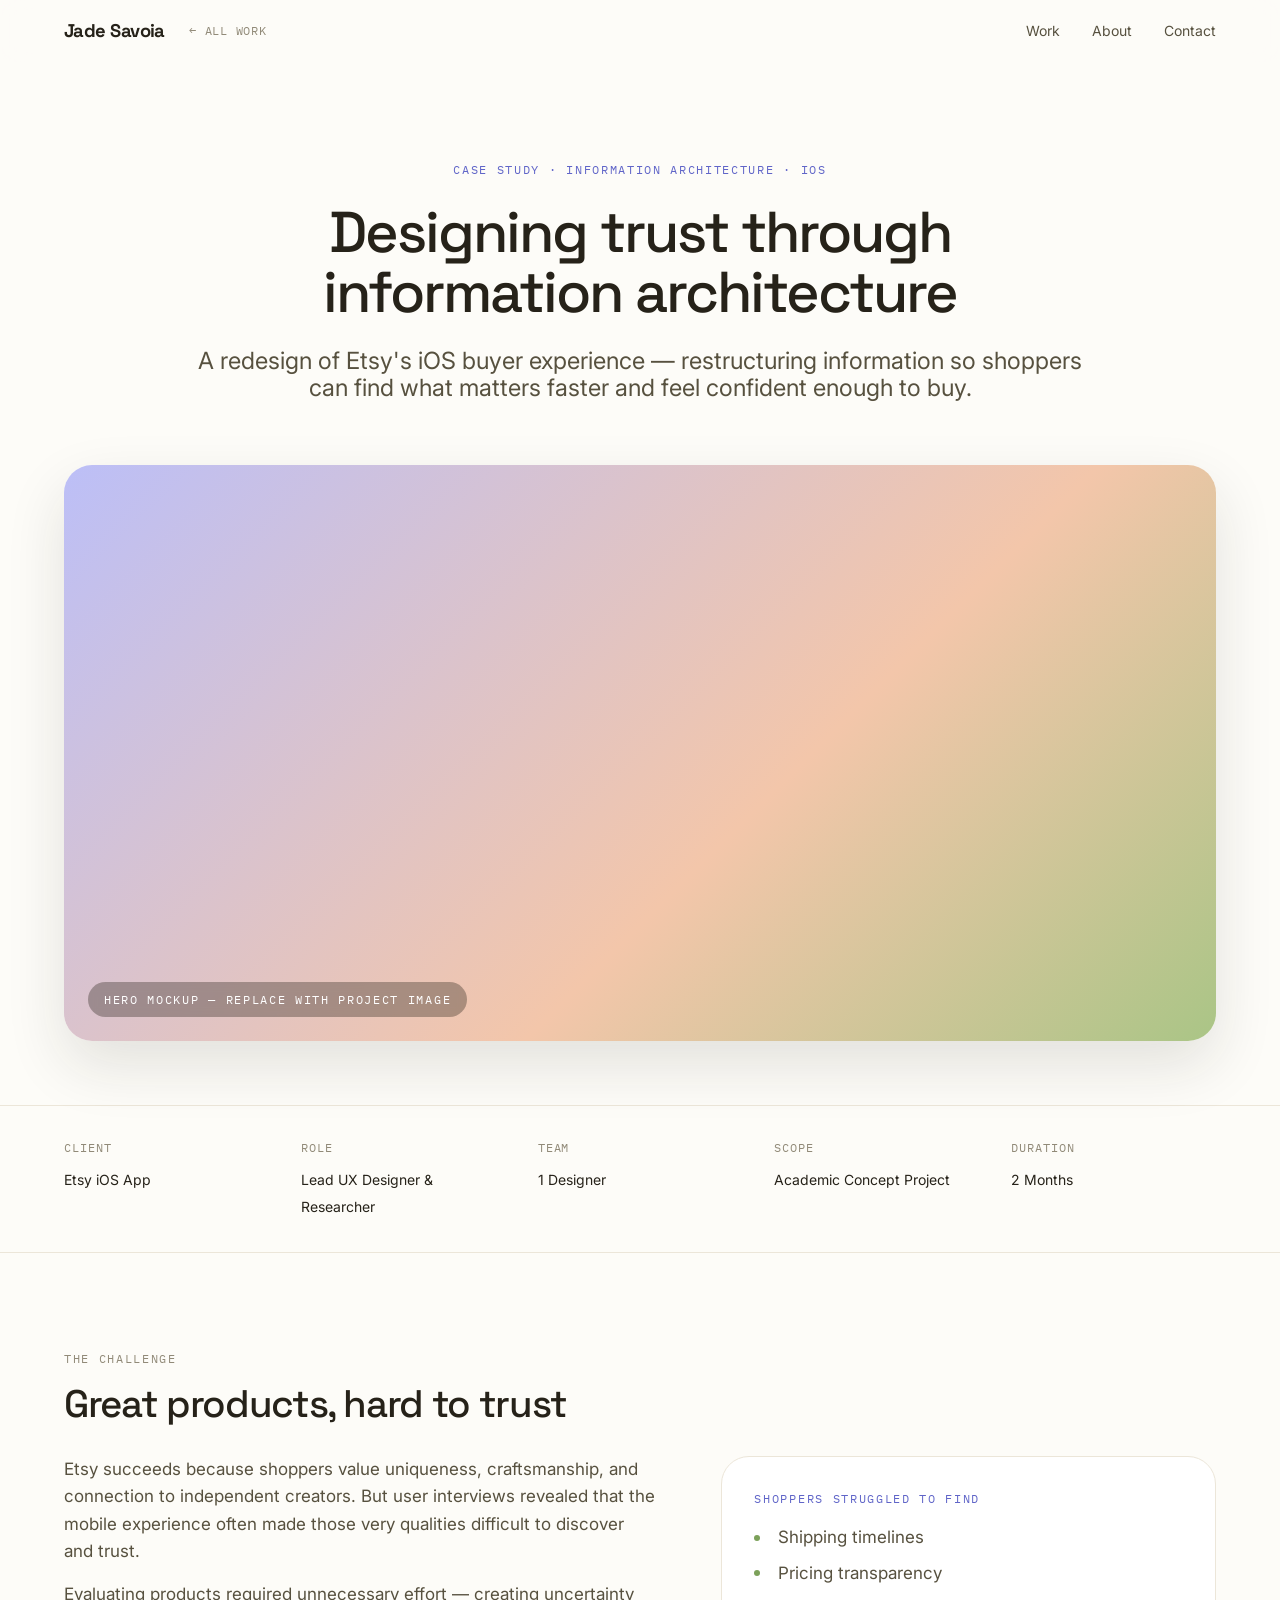
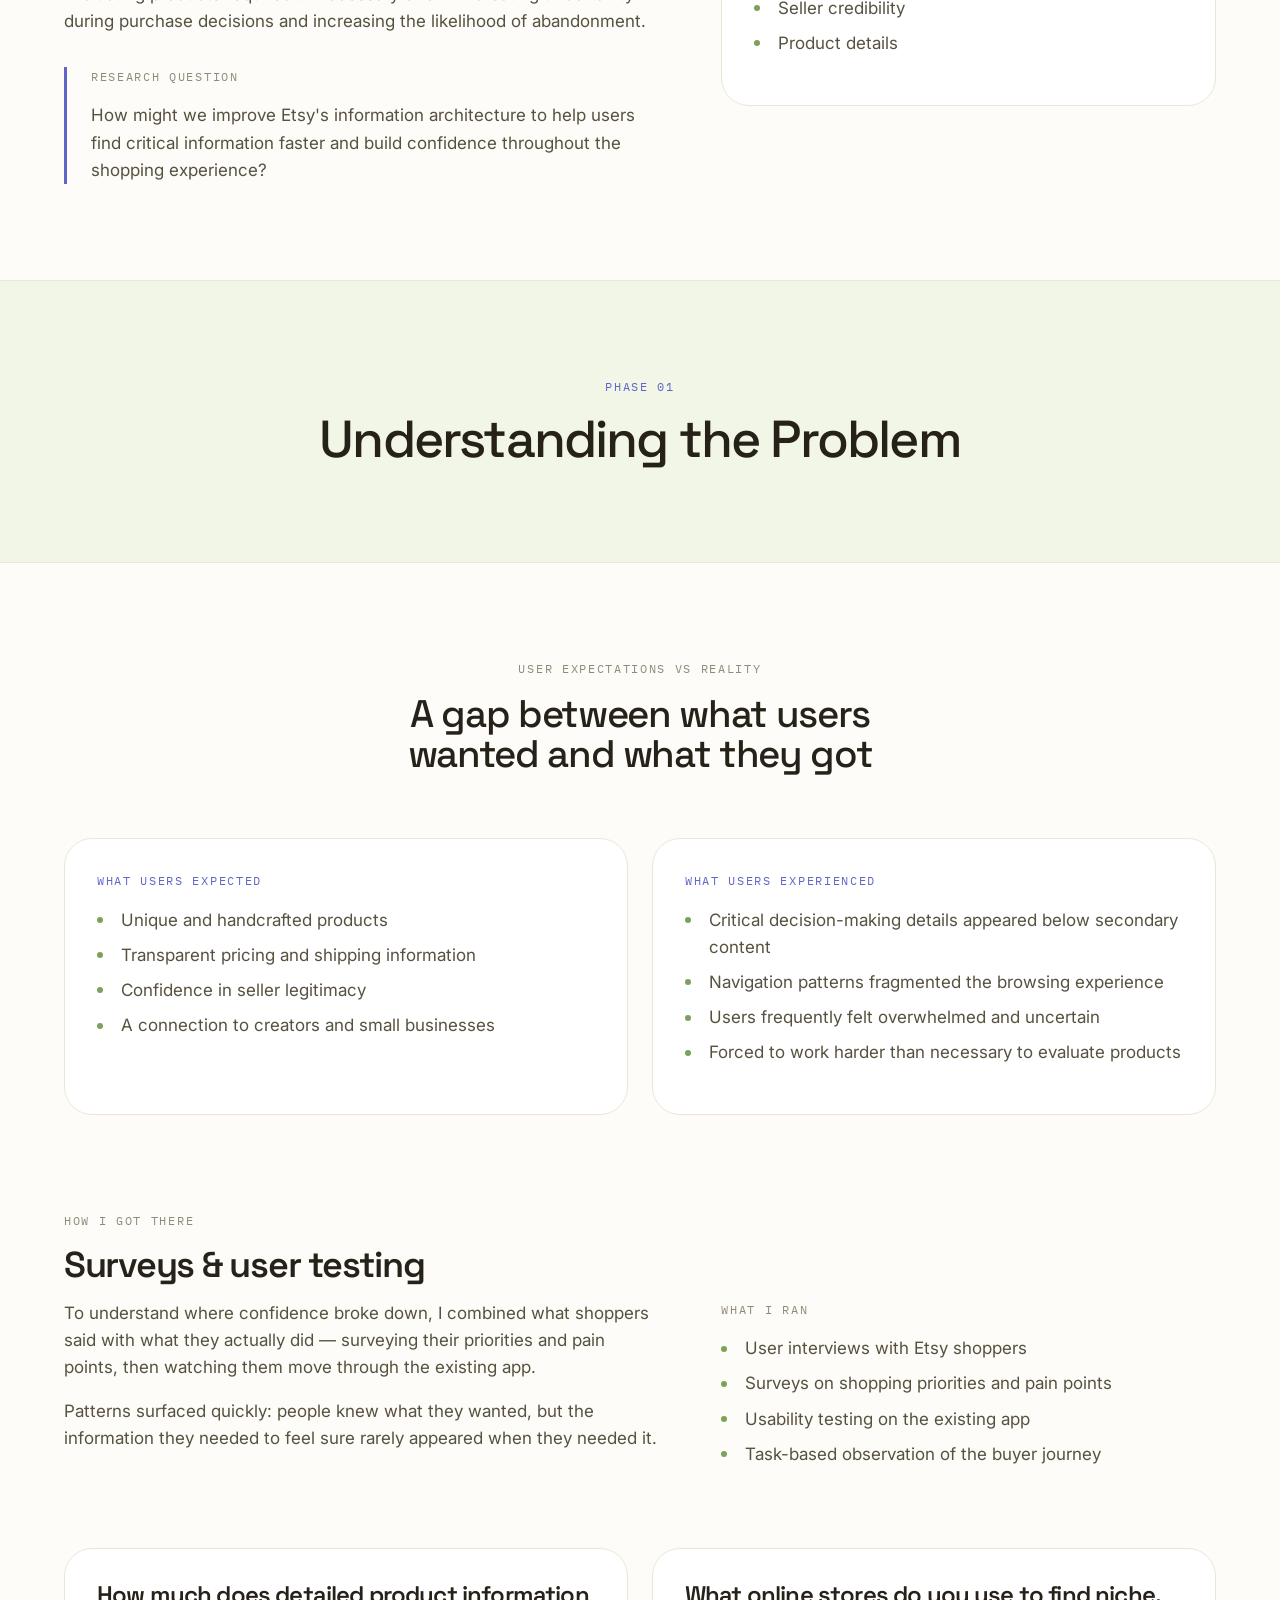
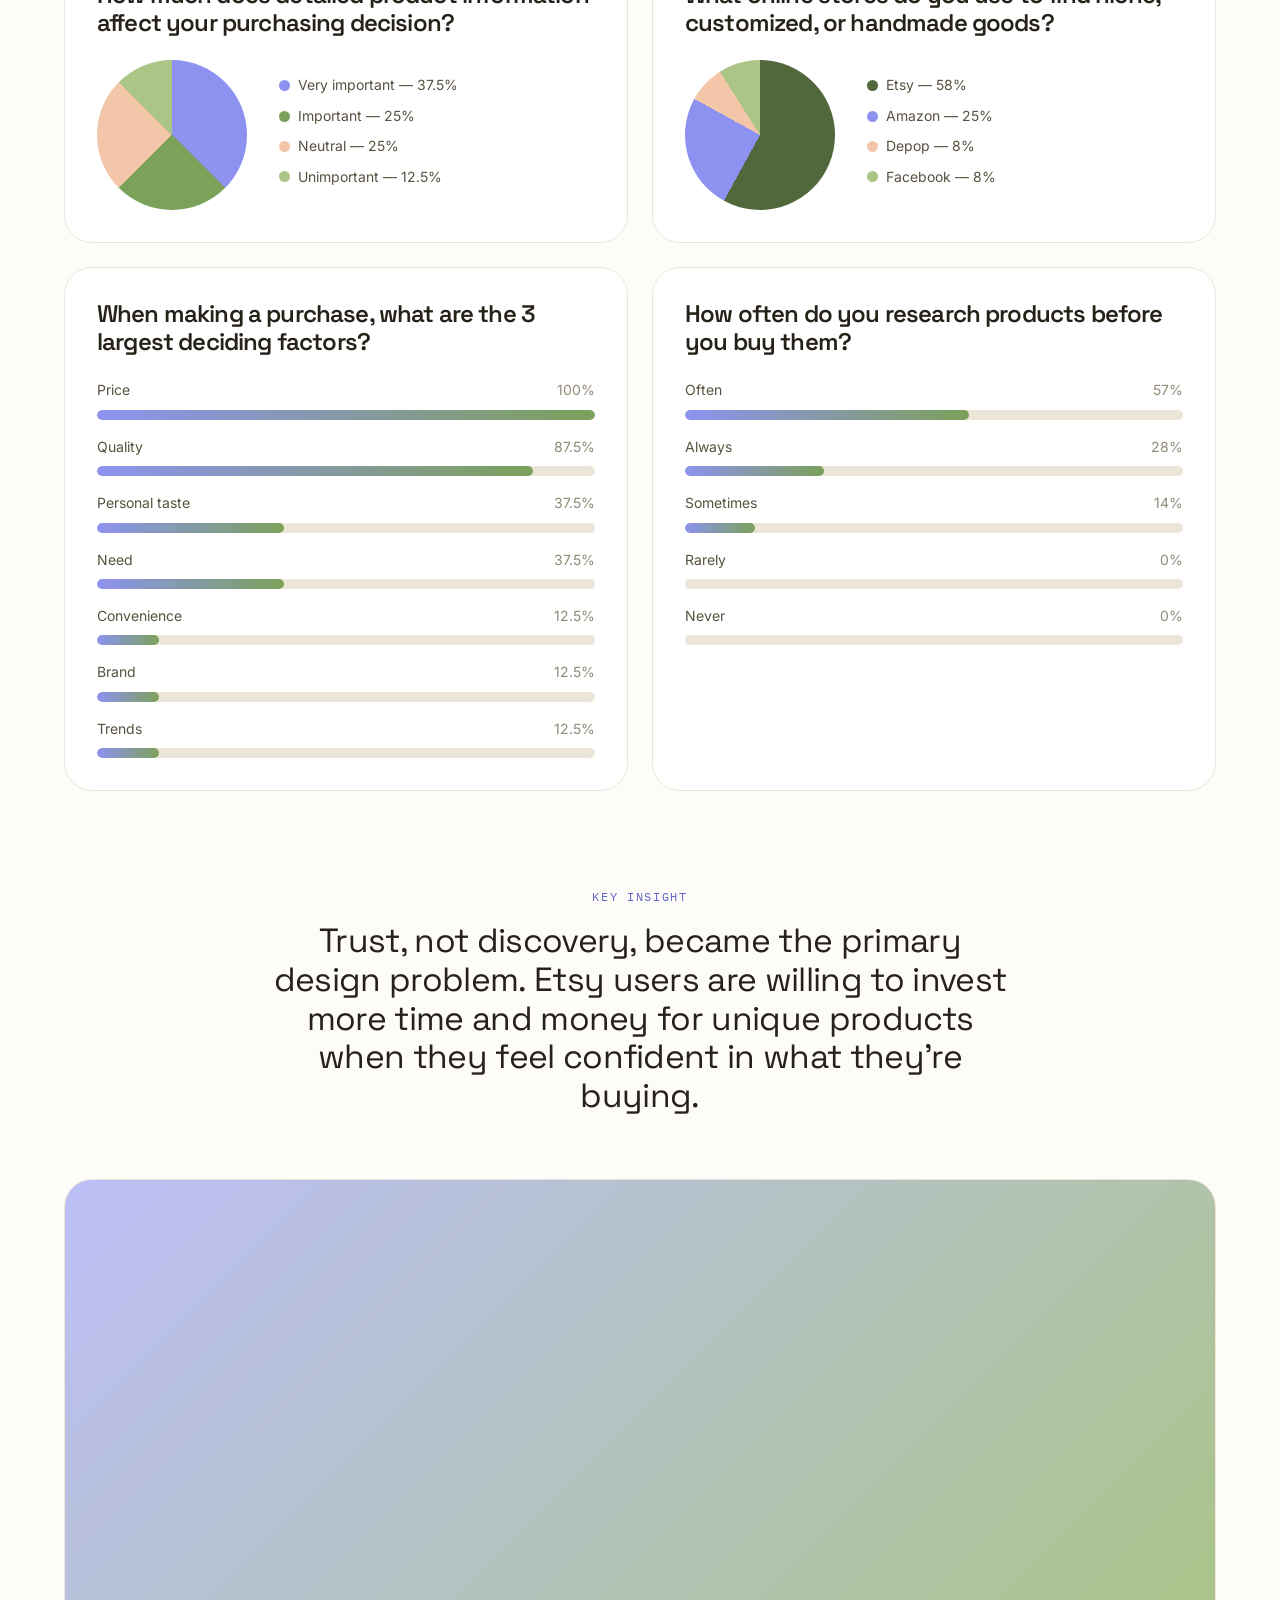
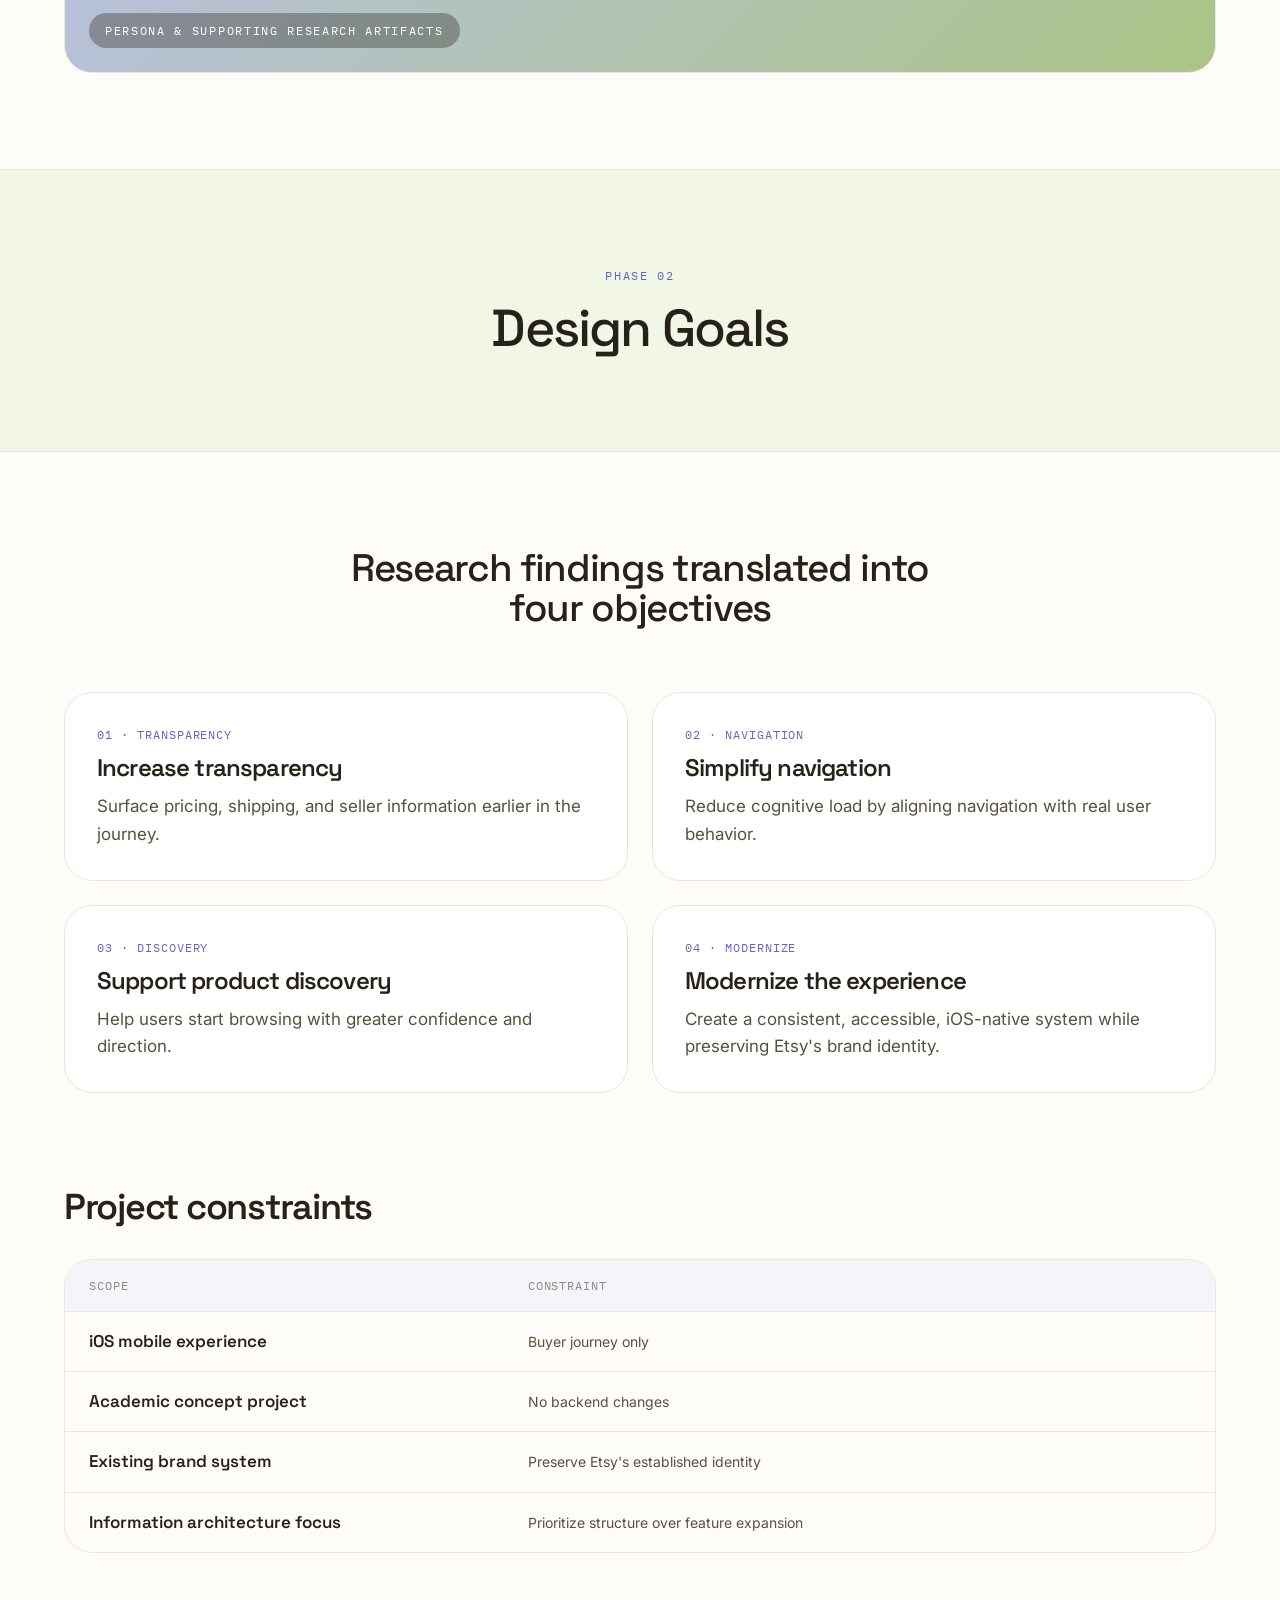
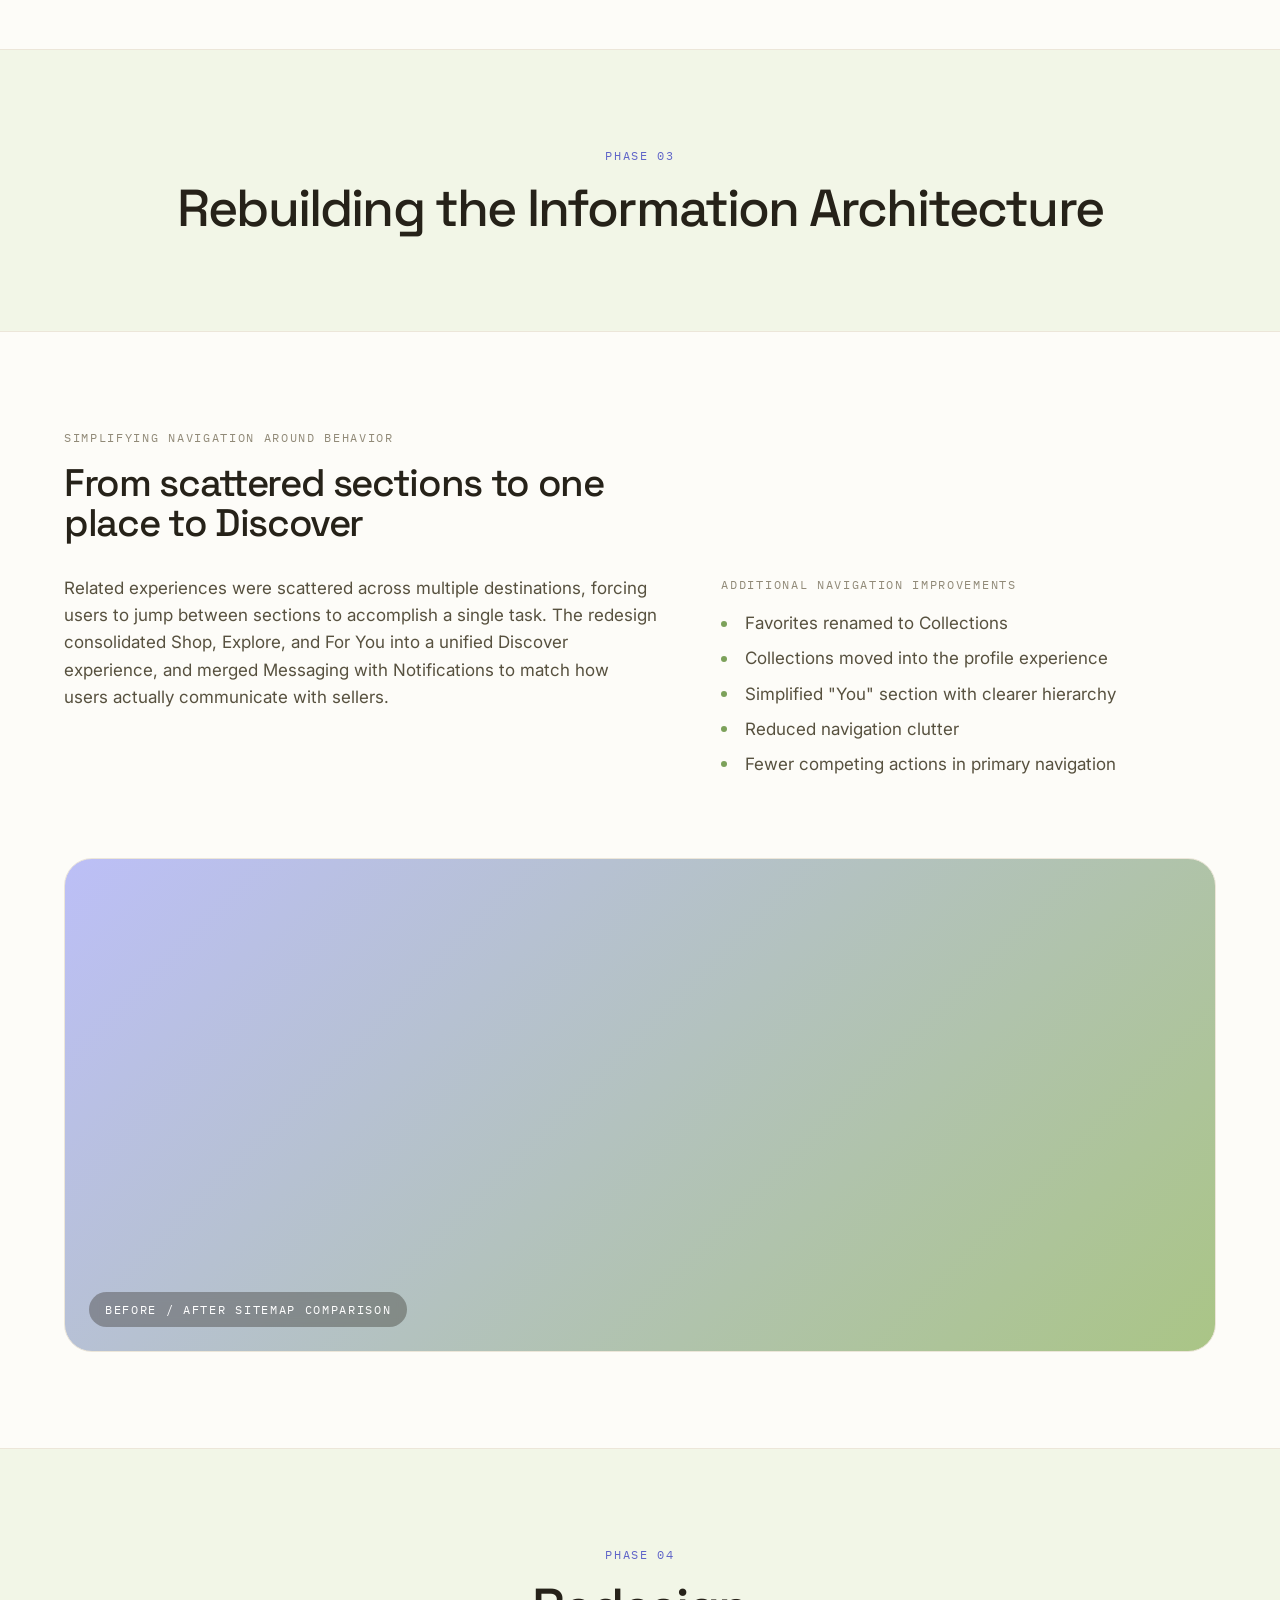
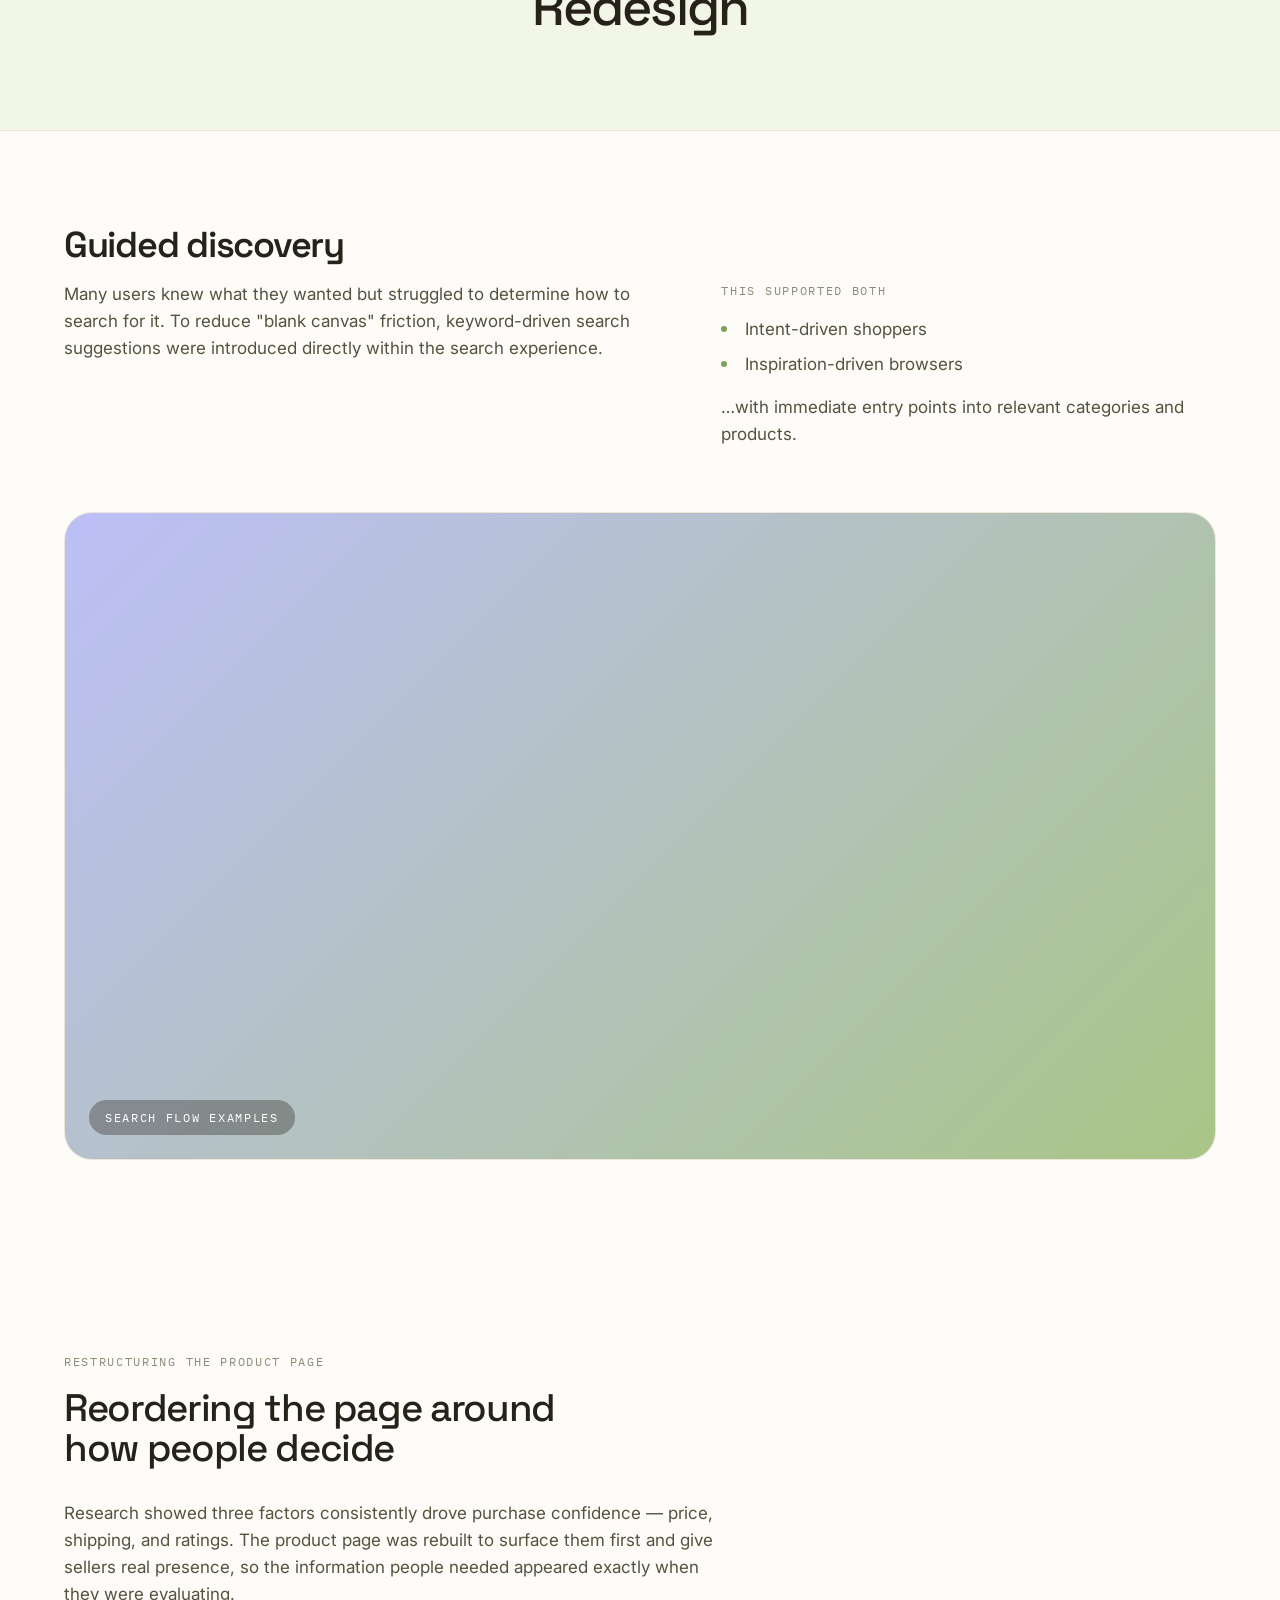
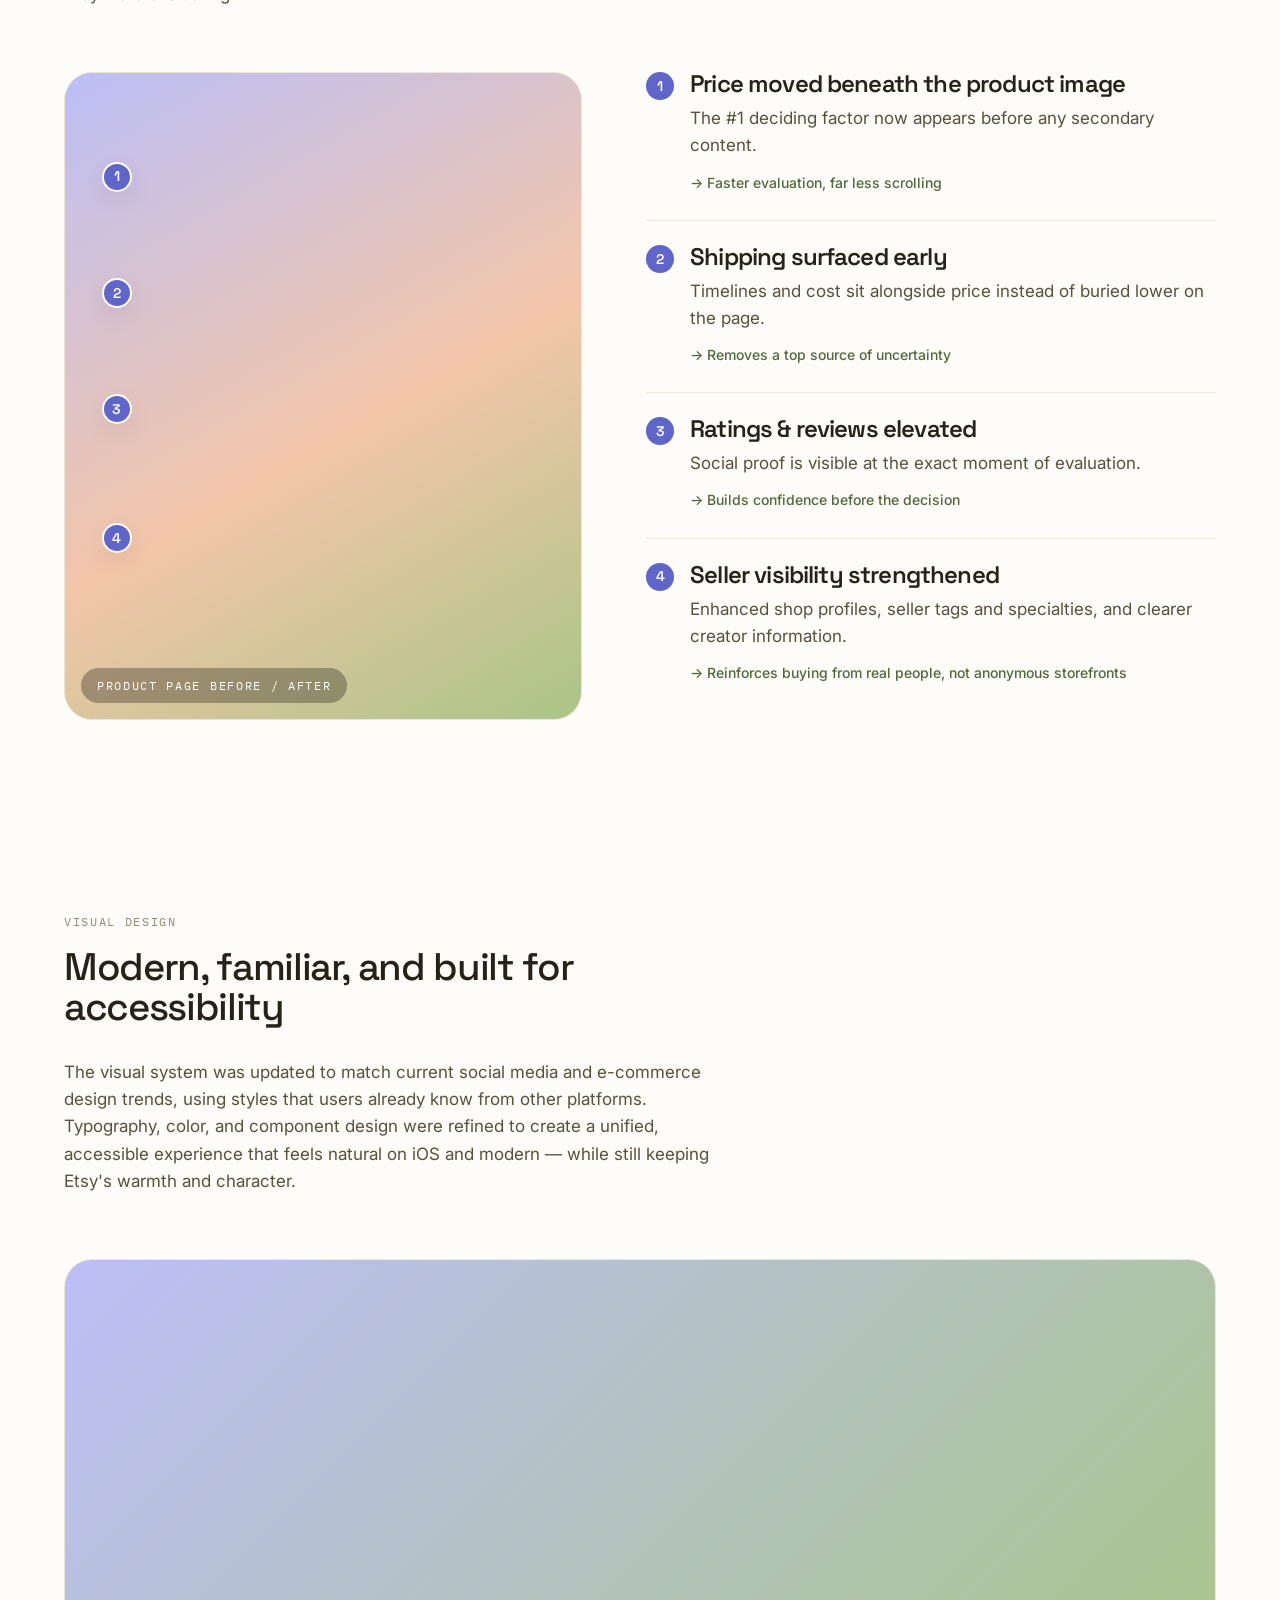
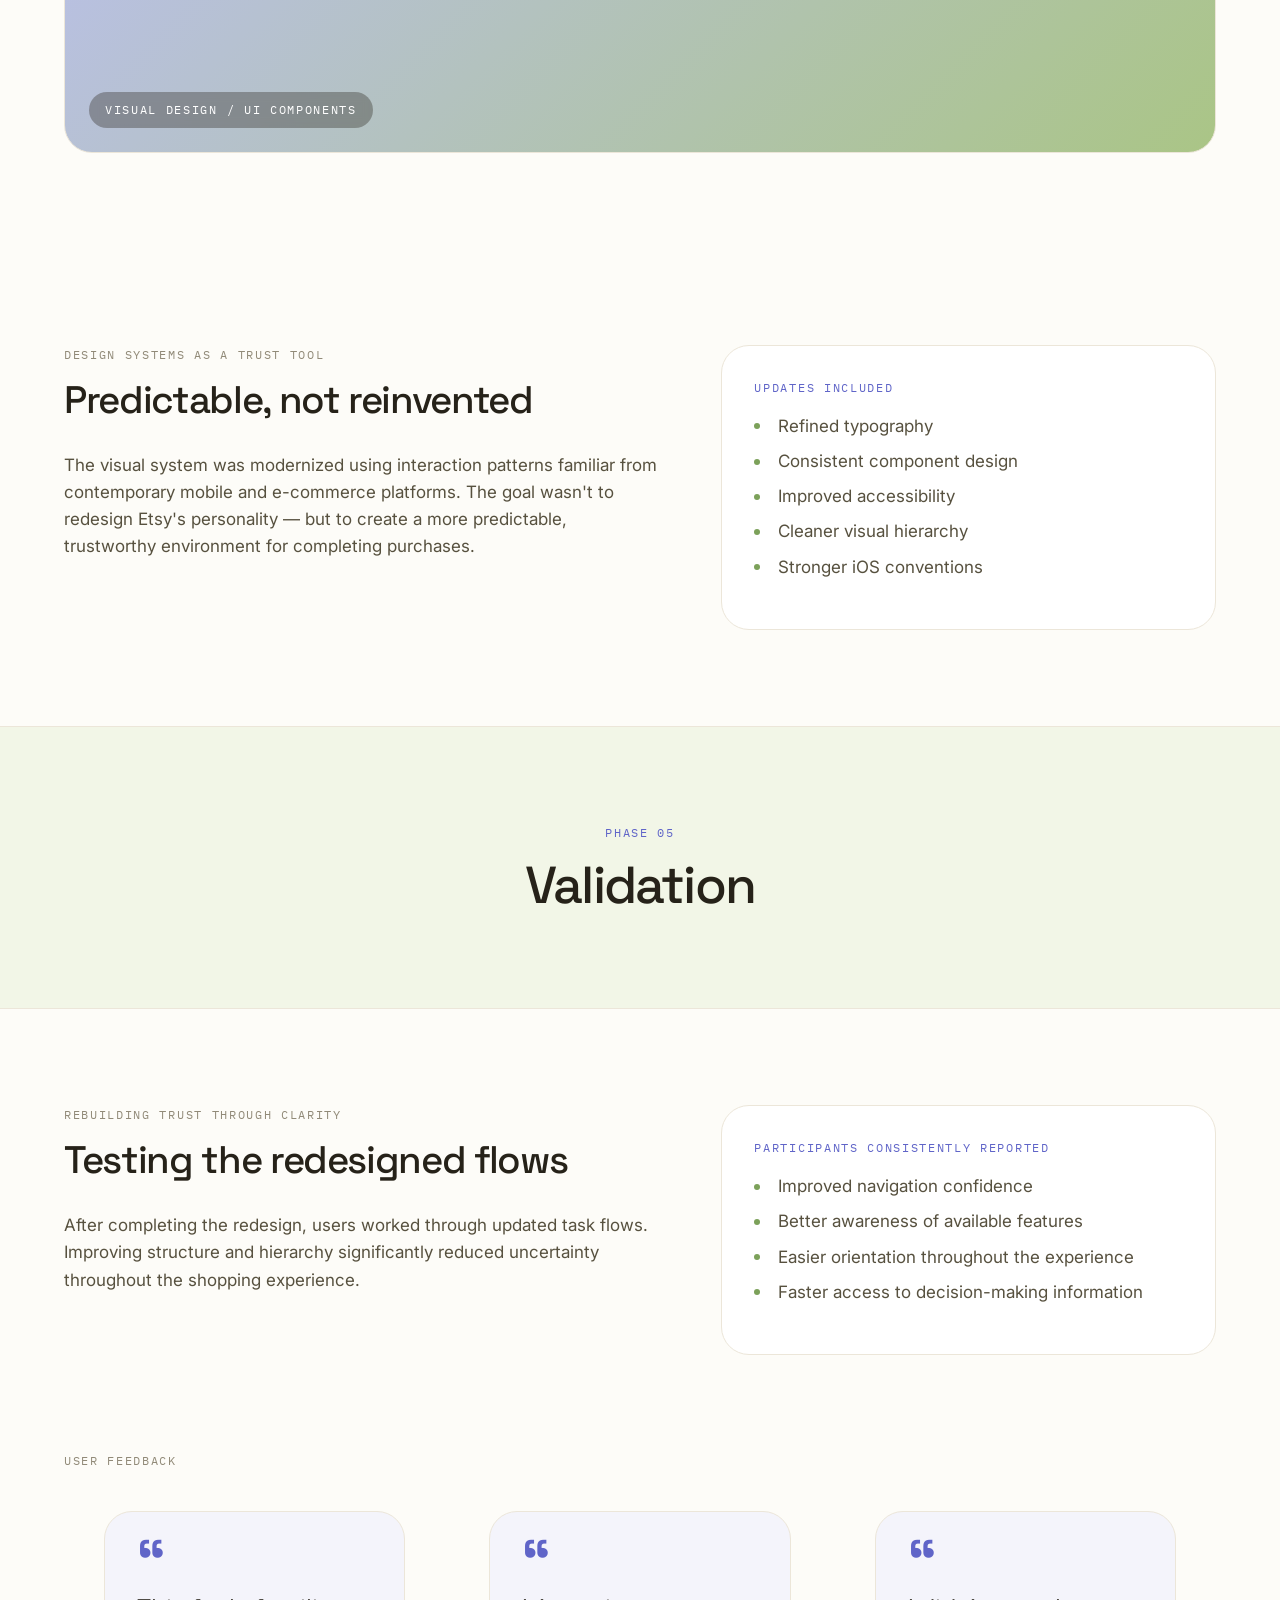
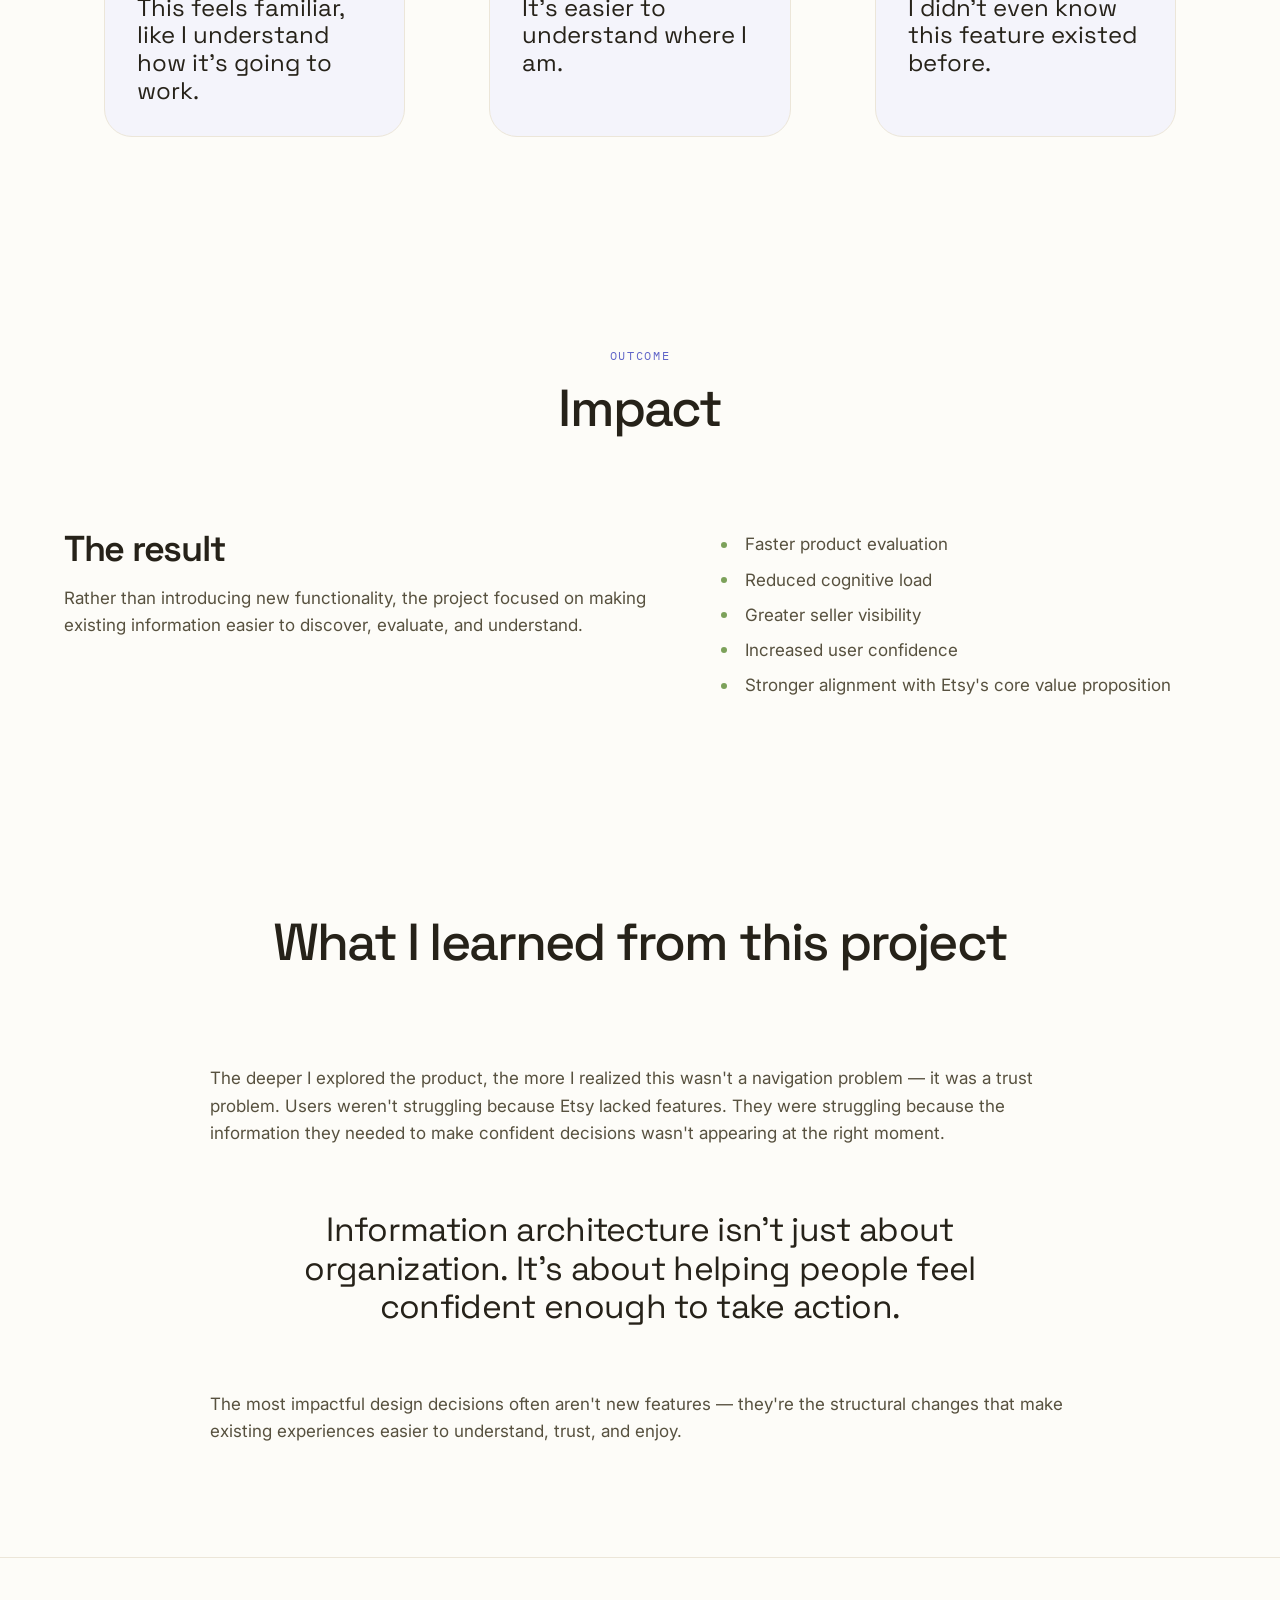
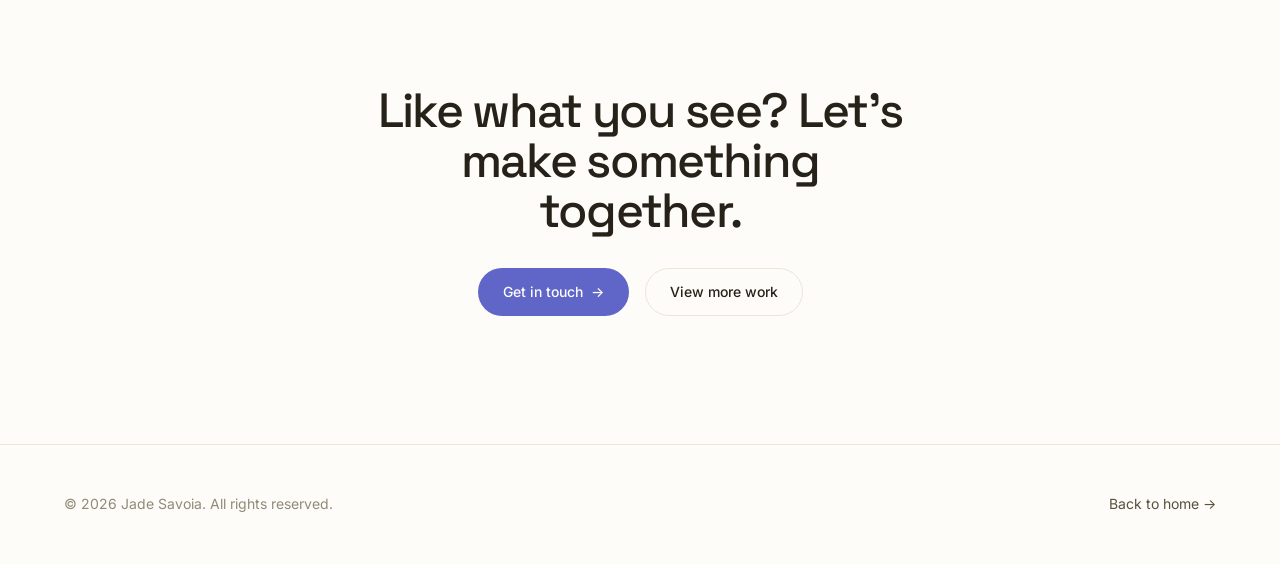
==== project-2.html @ 35fd6953 "Initial commit" ====
<!DOCTYPE html>
<html lang="en">
<head>
<meta charset="UTF-8">
<meta name="viewport" content="width=device-width, initial-scale=1">
<title>Etsy iOS — Case Study · Jade Savoia</title>
<meta name="description" content="Designing trust through information architecture — an Etsy iOS case study by Jade Savoia.">
<link rel="preconnect" href="https://fonts.googleapis.com">
<link rel="preconnect" href="https://fonts.gstatic.com" crossorigin>
<link href="https://fonts.googleapis.com/css2?family=Space+Grotesk:wght@400;500;600;700&family=Inter:wght@300;400;500;600&family=IBM+Plex+Mono:wght@400;500&display=swap" rel="stylesheet">
<link rel="stylesheet" href="tokens.css">
<style>
  *, *::before, *::after { box-sizing: border-box; }
  html { scroll-behavior: smooth; }
  body {
    margin: 0; background: var(--bg); color: var(--fg);
    font-family: var(--font-body); font-size: var(--fs-body); line-height: var(--lh-normal);
    -webkit-font-smoothing: antialiased; overflow-x: hidden;
  }
  a { color: inherit; }
  img { max-width: 100%; display: block; }

  .wrap { max-width: var(--container); margin: 0 auto; padding-inline: var(--gutter); }
  .narrow { max-width: 860px; margin-inline: auto; }
  h1,h2,h3,h4 { font-family: var(--font-display); font-weight: var(--fw-medium); line-height: var(--lh-tight); letter-spacing: var(--tracking-tight); margin: 0; }
  .section-label, .eyebrow {
    font-family: var(--font-mono); font-size: var(--fs-caption); letter-spacing: var(--tracking-wide);
    text-transform: uppercase; color: var(--color-ink-muted); margin: 0 0 var(--space-4); display: block;
  }
  .eyebrow { color: var(--accent); }
  p { margin: 0 0 var(--space-4); }

  /* ---------- NAV ---------- */
  nav.top {
    position: fixed; top: 0; left: 0; right: 0; z-index: var(--z-nav);
    background: color-mix(in srgb, var(--bg) 80%, transparent);
    backdrop-filter: blur(14px); -webkit-backdrop-filter: blur(14px);
    border-bottom: 1px solid transparent; transition: border-color var(--dur-base) var(--ease-soft);
  }
  nav.top.scrolled { border-bottom-color: var(--color-line); }
  nav.top .wrap { display: flex; align-items: center; justify-content: space-between; padding-block: var(--space-4); }
  nav.top .brand { display: flex; align-items: center; gap: var(--space-6); }
  nav.top .logo { font-family: var(--font-display); font-weight: var(--fw-bold); font-size: 1.15rem; letter-spacing: -0.03em; text-decoration: none; color: var(--fg); }
  nav.top .back { font-family: var(--font-mono); font-size: var(--fs-caption); letter-spacing: 0.06em; text-transform: uppercase; color: var(--color-ink-muted); text-decoration: none; display: inline-flex; align-items: center; gap: var(--space-2); transition: color var(--dur-fast); }
  nav.top .back:hover { color: var(--accent); }
  nav.top .links { display: flex; gap: var(--space-8); }
  nav.top .links a { color: var(--fg-soft); text-decoration: none; font-size: var(--fs-small); position: relative; transition: color var(--dur-fast); }
  nav.top .links a::after { content:""; position:absolute; left:0; bottom:-4px; width:0; height:1.5px; background:var(--accent); transition: width var(--dur-base) var(--ease-out); }
  nav.top .links a:hover { color: var(--accent); }
  nav.top .links a:hover::after { width:100%; }
  @media (max-width: 640px){ nav.top .back span.lbl { display:none; } nav.top .links { gap: var(--space-4); } }

  /* ---------- HERO ---------- */
  .case-hero { padding-top: calc(var(--space-32) + var(--space-8)); padding-bottom: var(--space-16); text-align: center; }
  .case-hero .eyebrow { margin-bottom: var(--space-6); }
  .case-hero h1 { font-size: clamp(1.9rem, 1rem + 3.6vw, 3.6rem); max-width: 20ch; margin: 0 auto var(--space-6); font-weight: var(--fw-medium); }
  .case-hero .lead { font-size: var(--fs-lead); color: var(--fg-soft); max-width: 60ch; margin: 0 auto; line-height: var(--lh-snug); }
  .hero-shot {
    margin-top: var(--space-16); aspect-ratio: 16/8; border-radius: var(--radius-lg); overflow: hidden;
    background: linear-gradient(135deg, var(--color-peri-300), var(--color-clay-300) 60%, var(--color-green-300));
    box-shadow: var(--shadow-lg); position: relative;
  }
  .ph-label {
    position: absolute; left: var(--space-6); bottom: var(--space-6); color:#fff;
    font-family: var(--font-mono); font-size: var(--fs-caption); letter-spacing: var(--tracking-wide);
    text-transform: uppercase; background: rgba(38,34,25,0.34); padding: var(--space-2) var(--space-4);
    border-radius: var(--radius-pill); backdrop-filter: blur(4px);
  }

  /* ---------- META BAR ---------- */
  .meta-bar { border-block: 1px solid var(--color-line); }
  .meta-bar .grid { display: grid; grid-template-columns: repeat(5, 1fr); gap: var(--space-8); padding-block: var(--space-8); }
  .meta-bar .cell .k { font-family: var(--font-mono); font-size: var(--fs-caption); letter-spacing: 0.08em; text-transform: uppercase; color: var(--color-ink-muted); display:block; margin-bottom: var(--space-2); }
  .meta-bar .cell .v { font-size: var(--fs-small); color: var(--fg); }
  @media (max-width: 760px){ .meta-bar .grid { grid-template-columns: repeat(2, 1fr); gap: var(--space-6); } }

  /* ---------- SECTIONS ---------- */
  section { padding-block: var(--space-24); }
  .phase-head { text-align: center; padding-block: var(--space-24); }
  .phase-head h2 { font-size: clamp(2rem, 1.2rem + 3vw, 3.25rem); font-weight: var(--fw-medium); }
  .phase-head .section-label { color: var(--accent); }
  .phase-head.alt { background: color-mix(in srgb, var(--color-green-100) 50%, var(--color-paper)); border-block: 1px solid var(--color-line); }

  h2.sec { font-size: clamp(1.6rem, 1.1rem + 2vw, 2.4rem); font-weight: var(--fw-medium); margin-bottom: var(--space-8); }
  h3.sub { font-size: var(--fs-h3); font-weight: var(--fw-semibold); margin-bottom: var(--space-4); }

  .two-col { display: grid; grid-template-columns: 1fr 1fr; gap: var(--space-16); align-items: start; }
  .two-col.lean { grid-template-columns: 1.2fr 1fr; }
  @media (max-width: 860px){ .two-col, .two-col.lean { grid-template-columns: 1fr; gap: var(--space-12); } }
  .grid-2 { display:grid; grid-template-columns: repeat(2,1fr); gap: var(--space-6); }
  @media (max-width: 760px){ .grid-2 { grid-template-columns:1fr; } }
  .prose p { color: var(--fg-soft); max-width: 56ch; }

  /* lists */
  ul.ul { list-style: none; margin: 0 0 var(--space-4); padding: 0; }
  ul.ul li { position: relative; padding-left: var(--space-6); color: var(--fg-soft); margin-bottom: var(--space-2); }
  ul.ul li::before { content:""; position:absolute; left:0; top:0.62em; width:6px; height:6px; border-radius:50%; background: var(--accent-2-bright); }

  /* panel */
  .panel { background: var(--color-surface); border:1px solid var(--color-line); border-radius: var(--radius-lg); padding: var(--space-8); }
  .panel h3 { font-size: var(--fs-h4); font-weight: var(--fw-semibold); margin-bottom: var(--space-4); }
  .panel .section-label { color: var(--accent); }
  @media (min-width: 861px){
    .challenge-panel { margin-top: calc(var(--fs-caption) * var(--lh-normal) + var(--space-4) + clamp(1.6rem, 1.1rem + 2vw, 2.4rem) * var(--lh-tight) + var(--space-8)); }
    .whatiran-col { margin-top: calc(var(--fs-caption) * var(--lh-normal) + var(--space-4) + var(--fs-h3) * var(--lh-tight) + var(--space-4)); }
    .nav-col { margin-top: calc(var(--fs-caption) * var(--lh-normal) + var(--space-4) + clamp(1.6rem, 1.1rem + 2vw, 2.4rem) * var(--lh-tight) * 2 + var(--space-8)); }
    .guided-col { margin-top: calc(var(--fs-h3) * var(--lh-tight) + var(--space-4)); }
  }

  /* survey viz */
  .survey-viz { border:1px solid var(--color-line); border-radius: var(--radius-lg); padding: var(--space-8); background: var(--color-surface); }
  .survey-viz .section-label { color: var(--accent); }
  .stat-row { display:flex; gap: var(--space-12); flex-wrap:wrap; margin-bottom: var(--space-8); }
  .stat-row .fig { font-family: var(--font-display); font-weight: var(--fw-medium); font-size: clamp(1.8rem, 1rem + 2.4vw, 2.6rem); color: var(--accent); line-height:1; }
  .stat-row .lab { font-size: var(--fs-caption); color: var(--fg-soft); margin-top: var(--space-2); max-width: 18ch; }
  .bars { display:flex; flex-direction:column; gap: var(--space-4); }
  .bar .blab { display:flex; justify-content:space-between; font-size: var(--fs-small); color: var(--fg-soft); margin-bottom: var(--space-2); }
  .bar .track { height:10px; background: var(--color-line); border-radius: var(--radius-pill); overflow:hidden; }
  .bar .track i { display:block; height:100%; width:0; background: linear-gradient(90deg, var(--color-peri-500), var(--color-green-500)); border-radius: var(--radius-pill); transition: width var(--dur-reveal) var(--ease-out); }
  .survey-viz.in .bar .track i { width: var(--w); }
  .viz-note { font-size: var(--fs-caption); color: var(--color-ink-muted); margin: var(--space-4) 0 0; }
  .bar .blab .v { color: var(--color-ink-muted); }

  /* survey results grid */
  .survey-grid { display:grid; grid-template-columns: repeat(2,1fr); gap: var(--space-6); }
  @media (max-width: 760px){ .survey-grid { grid-template-columns:1fr; } }
  .chart-card { border:1px solid var(--color-line); border-radius: var(--radius-lg); padding: var(--space-8); background: var(--color-surface); }
  .chart-card h3 { font-size: var(--fs-h4); font-weight: var(--fw-semibold); line-height: var(--lh-snug); margin-bottom: var(--space-6); }
  .pie-wrap { display:flex; align-items:center; gap: var(--space-8); flex-wrap:wrap; }
  .pie { width:150px; height:150px; border-radius:50%; flex:none; opacity:0; transform: scale(.85); transition: opacity var(--dur-reveal) var(--ease-out), transform var(--dur-reveal) var(--ease-out); }
  .survey-grid.in .pie { opacity:1; transform:none; }
  .legend { list-style:none; margin:0; padding:0; font-size: var(--fs-small); }
  .legend li { display:flex; align-items:center; gap: var(--space-2); color: var(--fg-soft); margin-bottom: var(--space-2); }
  .legend .dot { width:11px; height:11px; border-radius:50%; flex:none; }
  .survey-grid.in .bar .track i { width: var(--w); }

  /* annotated product page */
  .annotate { display:grid; grid-template-columns: 1fr 1.1fr; gap: var(--space-16); align-items:start; }
  @media (max-width: 860px){ .annotate { grid-template-columns:1fr; gap: var(--space-12); } }
  .anno-media { position:relative; aspect-ratio: 4/5; border-radius: var(--radius-lg); overflow:hidden; border:1px solid var(--color-line); background: linear-gradient(150deg, var(--color-peri-300), var(--color-clay-300) 55%, var(--color-green-300)); }
  .anno-media .ph-label { left: var(--space-4); bottom: var(--space-4); }
  .marker { position:absolute; transform: translate(-50%,-50%); width:30px; height:30px; border-radius:50%; background:var(--accent); color:var(--on-accent); display:flex; align-items:center; justify-content:center; font-family: var(--font-display); font-weight: var(--fw-semibold); font-size: var(--fs-small); box-shadow: var(--shadow-md); border: 2px solid var(--color-paper); }
  .anno-list { list-style:none; margin:0; padding:0; }
  .anno-item { display:flex; gap: var(--space-4); padding: var(--space-6) 0; border-top:1px solid var(--color-line); }
  .anno-item:first-child { border-top:none; padding-top:0; }
  .anno-item .b { flex:none; width:28px; height:28px; border-radius:50%; background:var(--accent); color:var(--on-accent); display:flex; align-items:center; justify-content:center; font-family: var(--font-display); font-weight: var(--fw-semibold); font-size: var(--fs-small); }
  .anno-item h4 { font-size: var(--fs-h4); font-weight: var(--fw-semibold); margin-bottom: var(--space-2); }
  .anno-item p { color: var(--fg-soft); margin: 0; }
  .anno-item .gain { display:inline-block; margin-top: var(--space-3); font-size: var(--fs-small); color: var(--accent-2); font-weight: var(--fw-medium); }

  /* note */
  .note { border-left: 3px solid var(--accent); padding-left: var(--space-6); }
  .note p { color: var(--fg-soft); margin: 0; }

  /* statement / pull quote */
  .statement-block { text-align: center; }
  .statement-block p { margin: 0; font-family: var(--font-display); font-weight: var(--fw-regular); font-size: clamp(1.4rem, 1rem + 1.6vw, 2.1rem); line-height: var(--lh-snug); color: var(--fg); letter-spacing: -0.02em; max-width: 34ch; margin-inline: auto; }
  .pull-quote { text-align: center; }
  .pull-quote blockquote { margin: 0; font-family: var(--font-display); font-weight: var(--fw-regular); font-size: clamp(1.4rem, 1rem + 1.6vw, 2.1rem); line-height: var(--lh-snug); letter-spacing: -0.02em; max-width: 34ch; margin-inline: auto; }
  .pull-quote cite { display:block; margin-top: var(--space-8); font-style: normal; font-family: var(--font-mono); font-size: var(--fs-caption); text-transform: uppercase; letter-spacing: 0.08em; color: var(--color-ink-muted); }

  /* cards */
  .cards-3 { display:grid; grid-template-columns: repeat(3,1fr); gap: var(--space-6); }
  @media (max-width: 860px){ .cards-3 { grid-template-columns:1fr; } }
  .proc { border:1px solid var(--color-line); border-radius: var(--radius-lg); padding: var(--space-8); background: var(--color-surface); }
  .proc .step { font-family: var(--font-mono); font-size: var(--fs-caption); text-transform:uppercase; letter-spacing:0.08em; color: var(--accent); margin-bottom: var(--space-3); display:block; }
  .proc h3 { font-size: var(--fs-h4); font-weight: var(--fw-semibold); margin-bottom: var(--space-3); }
  .proc p { color: var(--fg-soft); margin: 0; }
  .proc .n { font-family: var(--font-display); font-weight: var(--fw-medium); font-size: var(--fs-h2); color: var(--accent); line-height:1; display:block; margin-bottom: var(--space-3); }

  /* kv table */
  .kvtable { border:1px solid var(--color-line); border-radius: var(--radius-lg); overflow:hidden; }
  .kvtable .r { display:grid; grid-template-columns: 1fr 1.6fr; gap: var(--space-6); padding: var(--space-4) var(--space-6); border-top:1px solid var(--color-line); align-items:baseline; }
  .kvtable .r.head { border-top:none; background: color-mix(in srgb, var(--color-peri-100) 55%, var(--color-paper)); }
  .kvtable .r .ht { font-family: var(--font-mono); font-size: var(--fs-caption); text-transform:uppercase; letter-spacing:0.08em; color: var(--color-ink-muted); }
  .kvtable .r .pt { font-family: var(--font-display); font-weight: var(--fw-semibold); font-size: var(--fs-body); color: var(--fg); }
  .kvtable .r .op { color: var(--fg-soft); font-size: var(--fs-small); }

  /* flow (pills + arrows) */
  .flow { display:flex; flex-wrap:wrap; align-items:center; gap: var(--space-3); }
  .flow .pill { border:1px solid var(--color-line); border-radius: var(--radius-pill); padding: var(--space-3) var(--space-6); font-family: var(--font-display); font-weight: var(--fw-medium); font-size: var(--fs-small); background: var(--color-surface); }
  .flow .pill.dim { color: var(--color-ink-muted); }
  .flow .pill.now { background: var(--accent); color: var(--on-accent); border-color: var(--accent); }
  .flow .sep { color: var(--accent); font-size: var(--fs-h4); }

  /* quotes */
  .quotes { display:grid; grid-template-columns: repeat(3,1fr); gap: var(--space-1); }
  @media (max-width: 860px){ .quotes { grid-template-columns:1fr; } }
  .qc { background: color-mix(in srgb, var(--color-peri-100) 55%, var(--color-paper)); border:1px solid var(--color-line); border-radius: var(--radius-lg); padding: var(--space-8); }
  .qc blockquote { margin:0; font-family: var(--font-display); font-weight: var(--fw-regular); font-size: var(--fs-h4); line-height: var(--lh-snug); color: var(--fg); }
  .qc .mark { font-family: var(--font-display); font-weight: var(--fw-bold); font-size: var(--fs-h2); line-height:0.6; color: var(--accent); display:block; margin-bottom: var(--space-4); }

  /* outcome */
  .outcome { background: var(--accent); color: var(--on-accent); border-radius: var(--radius-lg); padding: var(--space-16) var(--space-12); text-align:center; }
  .outcome .section-label { color: color-mix(in srgb, var(--on-accent) 70%, transparent); }
  .outcome p { margin: 0; font-family: var(--font-display); font-weight: var(--fw-regular); font-size: clamp(1.5rem,1rem+2vw,2.4rem); line-height: var(--lh-snug); letter-spacing:-0.02em; max-width: 26ch; margin-inline:auto; color: var(--on-accent); }

  /* learnings */
  .learn { display: grid; grid-template-columns: 1fr 1fr; gap: var(--space-16); }
  @media (max-width: 860px){ .learn { grid-template-columns: 1fr; gap: var(--space-12); } }
  .learn h3 { font-size: var(--fs-h3); font-weight: var(--fw-semibold); margin-bottom: var(--space-4); }
  .learn p { color: var(--fg-soft); }

  /* media */
  .media { aspect-ratio: 16/9; border-radius: var(--radius-lg); overflow:hidden; position:relative; border:1px solid var(--color-line); background: linear-gradient(135deg, var(--color-peri-300), var(--color-green-300)); }
  .media.wide { aspect-ratio: 21/9; }

  /* cta + footer */
  .case-cta { border-top: 1px solid var(--color-line); text-align: center; padding-block: var(--space-32); }
  .case-cta h2 { font-size: clamp(1.8rem, 1.1rem + 2.6vw, 3rem); font-weight: var(--fw-medium); margin-bottom: var(--space-8); max-width: 18ch; margin-inline: auto; }
  .btn { display: inline-flex; align-items: center; gap: var(--space-2); font-weight: var(--fw-medium); font-size: var(--fs-small); padding: var(--space-3) var(--space-6); border-radius: var(--radius-pill); border: 1px solid transparent; text-decoration: none; transition: transform var(--dur-fast) var(--ease-out), background var(--dur-base); }
  .btn:hover { transform: translateY(-2px); }
  .btn-primary { background: var(--accent); color: var(--on-accent); }
  .btn-primary:hover { background: var(--color-peri-500); }
  .btn-ghost { background: transparent; color: var(--fg); border-color: var(--color-line); }
  .btn-ghost:hover { border-color: var(--accent); color: var(--accent); }
  .arrow { display:inline-block; transition: transform var(--dur-base) var(--ease-out); }
  .btn:hover .arrow { transform: translateX(4px); }
  footer.foot { border-top: 1px solid var(--color-line); padding-block: var(--space-12); }
  footer.foot .wrap { display:flex; justify-content: space-between; flex-wrap: wrap; gap: var(--space-4); font-size: var(--fs-small); color: var(--color-ink-muted); }
  footer.foot a { text-decoration: none; color: var(--fg-soft); }
  footer.foot a:hover { color: var(--accent); }

  /* reveal */
  .reveal { opacity: 0; transform: translateY(28px); transition: opacity var(--dur-reveal) var(--ease-out), transform var(--dur-reveal) var(--ease-out); }
  .reveal.in { opacity: 1; transform: none; }
</style>
</head>
<body id="top">

<nav class="top">
  <div class="wrap">
    <div class="brand">
      <a href="index.html" class="logo">Jade Savoia</a>
      <a href="index.html#work" class="back">← <span class="lbl">All work</span></a>
    </div>
    <div class="links">
      <a href="index.html#work">Work</a>
      <a href="index.html#about">About</a>
      <a href="index.html#contact">Contact</a>
    </div>
  </div>
</nav>

<!-- HERO -->
<header class="case-hero wrap">
  <span class="eyebrow reveal">Case Study · Information Architecture · iOS</span>
  <h1 class="reveal">Designing trust through information architecture</h1>
  <p class="lead reveal">A redesign of Etsy's iOS buyer experience — restructuring information so shoppers can find what matters faster and feel confident enough to buy.</p>
  <div class="hero-shot reveal">
    <span class="ph-label">Hero mockup — replace with project image</span>
  </div>
</header>

<!-- META BAR -->
<section class="meta-bar" style="padding-block:0;">
  <div class="wrap">
    <div class="grid">
      <div class="cell"><span class="k">Client</span><span class="v">Etsy iOS App</span></div>
      <div class="cell"><span class="k">Role</span><span class="v">Lead UX Designer &amp; Researcher</span></div>
      <div class="cell"><span class="k">Team</span><span class="v">1 Designer</span></div>
      <div class="cell"><span class="k">Scope</span><span class="v">Academic Concept Project</span></div>
      <div class="cell"><span class="k">Duration</span><span class="v">2 Months</span></div>
    </div>
  </div>
</section>

<!-- CHALLENGE -->
<section class="wrap">
  <div class="two-col lean">
    <div class="prose reveal">
      <span class="section-label">The Challenge</span>
      <h2 class="sec">Great products, hard to trust</h2>
      <p>Etsy succeeds because shoppers value uniqueness, craftsmanship, and connection to independent creators. But user interviews revealed that the mobile experience often made those very qualities difficult to discover and trust.</p>
      <p>Evaluating products required unnecessary effort — creating uncertainty during purchase decisions and increasing the likelihood of abandonment.</p>
      <div class="note" style="margin-top: var(--space-8);">
        <span class="section-label">Research question</span>
        <p style="color:var(--fg-soft); margin:0;">How might we improve Etsy's information architecture to help users find critical information faster and build confidence throughout the shopping experience?</p>
      </div>
    </div>
    <div class="panel reveal challenge-panel">
      <span class="section-label">Shoppers struggled to find</span>
      <ul class="ul">
        <li>Shipping timelines</li>
        <li>Pricing transparency</li>
        <li>Seller credibility</li>
        <li>Product details</li>
      </ul>
    </div>
  </div>
</section>

<!-- UNDERSTANDING THE PROBLEM -->
<div class="phase-head alt reveal"><span class="section-label">Phase 01</span><h2>Understanding the Problem</h2></div>

<section class="wrap">
  <div class="reveal" style="text-align:center; margin-bottom: var(--space-16);">
    <span class="section-label">User expectations vs reality</span>
    <h2 class="sec" style="margin-inline:auto; max-width: 22ch;">A gap between what users wanted and what they got</h2>
  </div>
  <div class="grid-2">
    <div class="panel reveal">
      <span class="section-label">What users expected</span>
      <ul class="ul">
        <li>Unique and handcrafted products</li>
        <li>Transparent pricing and shipping information</li>
        <li>Confidence in seller legitimacy</li>
        <li>A connection to creators and small businesses</li>
      </ul>
    </div>
    <div class="panel reveal">
      <span class="section-label">What users experienced</span>
      <ul class="ul">
        <li>Critical decision-making details appeared below secondary content</li>
        <li>Navigation patterns fragmented the browsing experience</li>
        <li>Users frequently felt overwhelmed and uncertain</li>
        <li>Forced to work harder than necessary to evaluate products</li>
      </ul>
    </div>
  </div>

  <div class="two-col lean reveal" style="margin-top: var(--space-24); align-items:start;">
    <div class="prose">
      <span class="section-label">How I got there</span>
      <h3 class="sub">Surveys &amp; user testing</h3>
      <p>To understand where confidence broke down, I combined what shoppers said with what they actually did — surveying their priorities and pain points, then watching them move through the existing app.</p>
      <p>Patterns surfaced quickly: people knew what they wanted, but the information they needed to feel sure rarely appeared when they needed it.</p>
    </div>
    <div class="prose whatiran-col">
      <span class="section-label">What I ran</span>
      <ul class="ul">
        <li>User interviews with Etsy shoppers</li>
        <li>Surveys on shopping priorities and pain points</li>
        <li>Usability testing on the existing app</li>
        <li>Task-based observation of the buyer journey</li>
      </ul>
    </div>
  </div>

  <div class="survey-grid reveal" style="margin-top: var(--space-16);">
    <div class="chart-card">
      <h3>How much does detailed product information affect your purchasing decision?</h3>
      <div class="pie-wrap">
        <div class="pie" style="background: conic-gradient(var(--color-peri-500) 0 37.5%, var(--color-green-500) 37.5% 62.5%, var(--color-clay-300) 62.5% 87.5%, var(--color-green-300) 87.5% 100%);"></div>
        <ul class="legend">
          <li><span class="dot" style="background:var(--color-peri-500)"></span>Very important — 37.5%</li>
          <li><span class="dot" style="background:var(--color-green-500)"></span>Important — 25%</li>
          <li><span class="dot" style="background:var(--color-clay-300)"></span>Neutral — 25%</li>
          <li><span class="dot" style="background:var(--color-green-300)"></span>Unimportant — 12.5%</li>
        </ul>
      </div>
    </div>

    <div class="chart-card">
      <h3>What online stores do you use to find niche, customized, or handmade goods?</h3>
      <div class="pie-wrap">
        <div class="pie" style="background: conic-gradient(var(--color-green-700) 0 58%, var(--color-peri-500) 58% 83%, var(--color-clay-300) 83% 91%, var(--color-green-300) 91% 100%);"></div>
        <ul class="legend">
          <li><span class="dot" style="background:var(--color-green-700)"></span>Etsy — 58%</li>
          <li><span class="dot" style="background:var(--color-peri-500)"></span>Amazon — 25%</li>
          <li><span class="dot" style="background:var(--color-clay-300)"></span>Depop — 8%</li>
          <li><span class="dot" style="background:var(--color-green-300)"></span>Facebook — 8%</li>
        </ul>
      </div>
    </div>

    <div class="chart-card">
      <h3>When making a purchase, what are the 3 largest deciding factors?</h3>
      <div class="bars">
        <div class="bar" style="--w:100%"><div class="blab"><span>Price</span><span class="v">100%</span></div><div class="track"><i></i></div></div>
        <div class="bar" style="--w:87.5%"><div class="blab"><span>Quality</span><span class="v">87.5%</span></div><div class="track"><i></i></div></div>
        <div class="bar" style="--w:37.5%"><div class="blab"><span>Personal taste</span><span class="v">37.5%</span></div><div class="track"><i></i></div></div>
        <div class="bar" style="--w:37.5%"><div class="blab"><span>Need</span><span class="v">37.5%</span></div><div class="track"><i></i></div></div>
        <div class="bar" style="--w:12.5%"><div class="blab"><span>Convenience</span><span class="v">12.5%</span></div><div class="track"><i></i></div></div>
        <div class="bar" style="--w:12.5%"><div class="blab"><span>Brand</span><span class="v">12.5%</span></div><div class="track"><i></i></div></div>
        <div class="bar" style="--w:12.5%"><div class="blab"><span>Trends</span><span class="v">12.5%</span></div><div class="track"><i></i></div></div>
      </div>
    </div>

    <div class="chart-card">
      <h3>How often do you research products before you buy them?</h3>
      <div class="bars">
        <div class="bar" style="--w:57%"><div class="blab"><span>Often</span><span class="v">57%</span></div><div class="track"><i></i></div></div>
        <div class="bar" style="--w:28%"><div class="blab"><span>Always</span><span class="v">28%</span></div><div class="track"><i></i></div></div>
        <div class="bar" style="--w:14%"><div class="blab"><span>Sometimes</span><span class="v">14%</span></div><div class="track"><i></i></div></div>
        <div class="bar" style="--w:0%"><div class="blab"><span>Rarely</span><span class="v">0%</span></div><div class="track"><i></i></div></div>
        <div class="bar" style="--w:0%"><div class="blab"><span>Never</span><span class="v">0%</span></div><div class="track"><i></i></div></div>
      </div>
    </div>
  </div>

  <div class="pull-quote narrow reveal" style="margin-top: var(--space-24);">
    <span class="section-label" style="color:var(--accent);">Key insight</span>
    <blockquote>Trust, not discovery, became the primary design problem. Etsy users are willing to invest more time and money for unique products when they feel confident in what they're buying.</blockquote>
  </div>

  <div class="media wide reveal" style="margin-top: var(--space-16);">
    <span class="ph-label">Persona &amp; supporting research artifacts</span>
  </div>
</section>

<!-- DESIGN GOALS -->
<div class="phase-head alt reveal"><span class="section-label">Phase 02</span><h2>Design Goals</h2></div>

<section class="wrap">
  <div class="reveal" style="text-align:center; margin-bottom: var(--space-16);">
    <h2 class="sec" style="margin-inline:auto; max-width: 24ch;">Research findings translated into four objectives</h2>
  </div>
  <div class="grid-2">
    <div class="proc reveal"><span class="step">01 · Transparency</span><h3>Increase transparency</h3><p>Surface pricing, shipping, and seller information earlier in the journey.</p></div>
    <div class="proc reveal"><span class="step">02 · Navigation</span><h3>Simplify navigation</h3><p>Reduce cognitive load by aligning navigation with real user behavior.</p></div>
    <div class="proc reveal"><span class="step">03 · Discovery</span><h3>Support product discovery</h3><p>Help users start browsing with greater confidence and direction.</p></div>
    <div class="proc reveal"><span class="step">04 · Modernize</span><h3>Modernize the experience</h3><p>Create a consistent, accessible, iOS-native system while preserving Etsy's brand identity.</p></div>
  </div>
</section>

<!-- CONSTRAINTS -->
<section class="wrap" style="padding-top:0;">
  <div class="reveal">
    <h3 class="sub" style="margin-bottom: var(--space-8);">Project constraints</h3>
    <div class="kvtable">
      <div class="r head"><span class="ht">Scope</span><span class="ht">Constraint</span></div>
      <div class="r"><span class="pt">iOS mobile experience</span><span class="op">Buyer journey only</span></div>
      <div class="r"><span class="pt">Academic concept project</span><span class="op">No backend changes</span></div>
      <div class="r"><span class="pt">Existing brand system</span><span class="op">Preserve Etsy's established identity</span></div>
      <div class="r"><span class="pt">Information architecture focus</span><span class="op">Prioritize structure over feature expansion</span></div>
    </div>
  </div>
</section>

<!-- REBUILDING IA -->
<div class="phase-head alt reveal"><span class="section-label">Phase 03</span><h2>Rebuilding the Information Architecture</h2></div>

<section class="wrap">
  <div class="two-col lean reveal" style="align-items:start;">
    <div class="prose">
      <span class="section-label">Simplifying navigation around behavior</span>
      <h2 class="sec">From scattered sections to one place to Discover</h2>
      <p>Related experiences were scattered across multiple destinations, forcing users to jump between sections to accomplish a single task. The redesign consolidated Shop, Explore, and For You into a unified Discover experience, and merged Messaging with Notifications to match how users actually communicate with sellers.</p>
    </div>
    <div class="prose nav-col">
      <span class="section-label">Additional navigation improvements</span>
      <ul class="ul">
        <li>Favorites renamed to Collections</li>
        <li>Collections moved into the profile experience</li>
        <li>Simplified "You" section with clearer hierarchy</li>
        <li>Reduced navigation clutter</li>
        <li>Fewer competing actions in primary navigation</li>
      </ul>
    </div>
  </div>

  <div class="media wide reveal" style="margin-top: var(--space-16);">
    <span class="ph-label">Before / after sitemap comparison</span>
  </div>
</section>

<!-- REDESIGN -->
<div class="phase-head alt reveal"><span class="section-label">Phase 04</span><h2>Redesign</h2></div>

<section class="wrap">
  <div class="two-col lean reveal" style="align-items:start;">
    <div class="prose">
      <h3 class="sub">Guided discovery</h3>
      <p>Many users knew what they wanted but struggled to determine how to search for it. To reduce "blank canvas" friction, keyword-driven search suggestions were introduced directly within the search experience.</p>
    </div>
    <div class="prose guided-col">
      <span class="section-label">This supported both</span>
      <ul class="ul">
        <li>Intent-driven shoppers</li>
        <li>Inspiration-driven browsers</li>
      </ul>
      <p style="color:var(--fg-soft); margin:0;">…with immediate entry points into relevant categories and products.</p>
    </div>
  </div>
  <div class="media reveal" style="margin-top: var(--space-16);">
    <span class="ph-label">Search flow examples</span>
  </div>
</section>

<section class="wrap">
  <div class="reveal" style="margin-bottom: var(--space-16); max-width: 60ch;">
    <span class="section-label">Restructuring the product page</span>
    <h2 class="sec" style="max-width: 22ch;">Reordering the page around how people decide</h2>
    <p style="color:var(--fg-soft);">Research showed three factors consistently drove purchase confidence — price, shipping, and ratings. The product page was rebuilt to surface them first and give sellers real presence, so the information people needed appeared exactly when they were evaluating.</p>
  </div>

  <div class="annotate reveal">
    <div class="anno-media">
      <span class="ph-label">Product page before / after</span>
      <span class="marker" style="top:16%; left:10%;">1</span>
      <span class="marker" style="top:34%; left:10%;">2</span>
      <span class="marker" style="top:52%; left:10%;">3</span>
      <span class="marker" style="top:72%; left:10%;">4</span>
    </div>
    <ul class="anno-list">
      <li class="anno-item">
        <span class="b">1</span>
        <div>
          <h4>Price moved beneath the product image</h4>
          <p>The #1 deciding factor now appears before any secondary content.</p>
          <span class="gain">→ Faster evaluation, far less scrolling</span>
        </div>
      </li>
      <li class="anno-item">
        <span class="b">2</span>
        <div>
          <h4>Shipping surfaced early</h4>
          <p>Timelines and cost sit alongside price instead of buried lower on the page.</p>
          <span class="gain">→ Removes a top source of uncertainty</span>
        </div>
      </li>
      <li class="anno-item">
        <span class="b">3</span>
        <div>
          <h4>Ratings &amp; reviews elevated</h4>
          <p>Social proof is visible at the exact moment of evaluation.</p>
          <span class="gain">→ Builds confidence before the decision</span>
        </div>
      </li>
      <li class="anno-item">
        <span class="b">4</span>
        <div>
          <h4>Seller visibility strengthened</h4>
          <p>Enhanced shop profiles, seller tags and specialties, and clearer creator information.</p>
          <span class="gain">→ Reinforces buying from real people, not anonymous storefronts</span>
        </div>
      </li>
    </ul>
  </div>
</section>

<section class="wrap">
  <div class="reveal" style="max-width:60ch;">
    <span class="section-label">Visual design</span>
    <h2 class="sec">Modern, familiar, and built for accessibility</h2>
    <p style="color:var(--fg-soft);">The visual system was updated to match current social media and e-commerce design trends, using styles that users already know from other platforms. Typography, color, and component design were refined to create a unified, accessible experience that feels natural on iOS and modern — while still keeping Etsy's warmth and character.</p>
  </div>
  <div class="media wide reveal" style="margin-top: var(--space-16);">
    <span class="ph-label">Visual design / UI components</span>
  </div>
</section>

<!-- DESIGNING FOR FAMILIARITY -->
<section class="wrap">
  <div class="two-col lean reveal" style="align-items:start;">
    <div class="prose">
      <span class="section-label">Design systems as a trust tool</span>
      <h2 class="sec">Predictable, not reinvented</h2>
      <p>The visual system was modernized using interaction patterns familiar from contemporary mobile and e-commerce platforms. The goal wasn't to redesign Etsy's personality — but to create a more predictable, trustworthy environment for completing purchases.</p>
    </div>
    <div class="panel">
      <span class="section-label">Updates included</span>
      <ul class="ul">
        <li>Refined typography</li>
        <li>Consistent component design</li>
        <li>Improved accessibility</li>
        <li>Cleaner visual hierarchy</li>
        <li>Stronger iOS conventions</li>
      </ul>
    </div>
  </div>
</section>

<!-- VALIDATION -->
<div class="phase-head alt reveal"><span class="section-label">Phase 05</span><h2>Validation</h2></div>

<section class="wrap">
  <div class="two-col lean reveal" style="align-items:start;">
    <div class="prose">
      <span class="section-label">Rebuilding trust through clarity</span>
      <h2 class="sec">Testing the redesigned flows</h2>
      <p>After completing the redesign, users worked through updated task flows. Improving structure and hierarchy significantly reduced uncertainty throughout the shopping experience.</p>
    </div>
    <div class="panel">
      <span class="section-label">Participants consistently reported</span>
      <ul class="ul">
        <li>Improved navigation confidence</li>
        <li>Better awareness of available features</li>
        <li>Easier orientation throughout the experience</li>
        <li>Faster access to decision-making information</li>
      </ul>
    </div>
  </div>

  <div class="reveal" style="margin-top: var(--space-24);">
    <span class="section-label">User feedback</span>
    <div class="quotes" style="margin-top: var(--space-6);">
      <figure class="qc"><span class="mark" aria-hidden="true">“</span><blockquote>This feels familiar, like I understand how it's going to work.</blockquote></figure>
      <figure class="qc"><span class="mark" aria-hidden="true">“</span><blockquote>It's easier to understand where I am.</blockquote></figure>
      <figure class="qc"><span class="mark" aria-hidden="true">“</span><blockquote>I didn't even know this feature existed before.</blockquote></figure>
    </div>
  </div>
</section>

<!-- IMPACT -->
<div class="phase-head reveal"><span class="section-label">Outcome</span><h2>Impact</h2></div>

<section class="wrap" style="padding-top:0;">
  <div class="two-col lean reveal" style="align-items:start;">
    <div class="prose">
      <h3 class="sub">The result</h3>
      <p>Rather than introducing new functionality, the project focused on making existing information easier to discover, evaluate, and understand.</p>
    </div>
    <ul class="ul">
      <li>Faster product evaluation</li>
      <li>Reduced cognitive load</li>
      <li>Greater seller visibility</li>
      <li>Increased user confidence</li>
      <li>Stronger alignment with Etsy's core value proposition</li>
    </ul>
  </div>
</section>

<!-- WHAT I LEARNED -->
<div class="phase-head reveal"><h2>What I learned from this project</h2></div>

<section class="wrap" style="padding-top:0;">
  <div class="narrow reveal">
    <p style="color:var(--fg-soft);">The deeper I explored the product, the more I realized this wasn't a navigation problem — it was a trust problem. Users weren't struggling because Etsy lacked features. They were struggling because the information they needed to make confident decisions wasn't appearing at the right moment.</p>
  </div>
  <div class="pull-quote narrow reveal" style="margin-top: var(--space-16);">
    <blockquote>Information architecture isn't just about organization. It's about helping people feel confident enough to take action.</blockquote>
  </div>
  <div class="narrow reveal" style="margin-top: var(--space-16);">
    <p style="color:var(--fg-soft);">The most impactful design decisions often aren't new features — they're the structural changes that make existing experiences easier to understand, trust, and enjoy.</p>
  </div>
</section>

<!-- CTA -->
<section class="case-cta">
  <div class="wrap">
    <h2 class="reveal">Like what you see? Let's make something together.</h2>
    <div class="reveal" style="display:flex; gap:var(--space-4); justify-content:center; flex-wrap:wrap;">
      <a class="btn btn-primary" href="index.html#contact">Get in touch <span class="arrow">→</span></a>
      <a class="btn btn-ghost" href="index.html#work">View more work</a>
    </div>
  </div>
</section>

<footer class="foot">
  <div class="wrap">
    <span>© 2026 Jade Savoia. All rights reserved.</span>
    <a href="index.html">Back to home →</a>
  </div>
</footer>

<script>
  const reduce = window.matchMedia('(prefers-reduced-motion: reduce)').matches;
  function countUp(el){
    const to = parseFloat(el.dataset.to); const suf = el.dataset.suffix || '';
    if (reduce){ el.textContent = to + suf; return; }
    const dur = 1000, start = performance.now();
    function tick(now){
      const p = Math.min((now - start) / dur, 1);
      const eased = 0.5 - Math.cos(Math.PI * p) / 2;
      el.textContent = Math.round(to * eased) + suf;
      if (p < 1) requestAnimationFrame(tick);
    }
    requestAnimationFrame(tick);
  }
  const io = new IntersectionObserver((entries) => {
    entries.forEach(e => {
      if (e.isIntersecting) {
        e.target.classList.add('in');
        e.target.querySelectorAll('.countup').forEach(c => { if(!c.dataset.done){ c.dataset.done = '1'; countUp(c); } });
        io.unobserve(e.target);
      }
    });
  }, { threshold: 0.12 });
  document.querySelectorAll('.reveal').forEach(el => io.observe(el));

  const nav = document.querySelector('nav.top');
  const onScroll = () => nav.classList.toggle('scrolled', window.scrollY > 8);
  onScroll(); window.addEventListener('scroll', onScroll, { passive: true });
</script>
</body>
</html>
---- tokens.css ----
/* ============================================================
   JADE — PORTFOLIO DESIGN TOKENS
   Direction: Contemporary · Primary: periwinkle · Secondary: earthy green
   Drop this file into your build and reference the variables.
   ============================================================ */

:root {
  /* ---------- COLOR ---------- */
  /* Warm neutral canvas — bright, almost-white with a warm cast */
  --color-paper:        #FDFCF8; /* page background, warm near-white */
  --color-surface:      #FFFFFF; /* cards, raised surfaces */
  --color-surface-warm: #F8F4EC; /* alternating sections, subtle warmth */
  --color-line:         #ECE6D9; /* hairlines, dividers, borders */

  /* Ink — warm near-black, never pure #000 */
  --color-ink:          #262219; /* primary text */
  --color-ink-soft:     #57513F; /* secondary text */
  --color-ink-muted:    #918A78; /* captions, meta, placeholders */

  /* Earthy green — SECONDARY accent, brighter & fresher */
  --color-green-900:    #354227;
  --color-green-700:    #51683C; /* primary actions, accent text */
  --color-green-500:    #7CA15A; /* core brand green, vivid */
  --color-green-300:    #AAC586; /* sage, soft fills */
  --color-green-100:    #E7EFD6; /* tints, backgrounds */

  /* Periwinkle — PRIMARY accent, brighter */
  --color-peri-700:     #6065C8;
  --color-peri-500:     #8D92F0; /* core periwinkle, luminous */
  --color-peri-300:     #BCBFF7; /* soft */
  --color-peri-100:     #ECEDFD; /* tints, backgrounds */

  /* Clay — warm supporting tone, brighter */
  --color-clay-500:     #E08A5F;
  --color-clay-300:     #F3C6AA;

  /* Semantic roles */
  --bg:                 var(--color-paper);
  --bg-alt:             var(--color-surface-warm);
  --fg:                 var(--color-ink);
  --fg-soft:            var(--color-ink-soft);
  --accent:             var(--color-peri-700);   /* PRIMARY — periwinkle */
  --accent-bright:      var(--color-peri-500);   /* luminous fills, gradients */
  --accent-2:           var(--color-green-700);  /* SECONDARY — earthy green */
  --accent-2-bright:    var(--color-green-500);
  --on-accent:          #FDFCF8;

  /* ---------- TYPOGRAPHY ---------- */
  /* Display: Space Grotesk (modern grotesk) · Body: Inter (clean sans) */
  --font-display: "Space Grotesk", "Inter", system-ui, -apple-system, sans-serif;
  --font-body:    "Inter", system-ui, -apple-system, "Segoe UI", sans-serif;
  --font-mono:    "IBM Plex Mono", ui-monospace, "SF Mono", monospace;

  /* Fluid type scale (min · preferred · max) */
  --fs-display:   clamp(3rem, 1.5rem + 7.5vw, 8rem);     /* hero statements */
  --fs-h1:        clamp(2.5rem, 1.6rem + 4.5vw, 5rem);
  --fs-h2:        clamp(2rem, 1.4rem + 3vw, 3.5rem);
  --fs-h3:        clamp(1.5rem, 1.2rem + 1.5vw, 2.25rem);
  --fs-h4:        clamp(1.25rem, 1.1rem + 0.75vw, 1.5rem);
  --fs-lead:      clamp(1.125rem, 1rem + 0.6vw, 1.5rem);  /* intro paragraphs */
  --fs-body:      1.0625rem;   /* 17px */
  --fs-small:     0.875rem;
  --fs-caption:   0.75rem;     /* labels, eyebrows, meta */

  --lh-tight:     1.04;        /* display headlines */
  --lh-snug:      1.15;
  --lh-normal:    1.6;         /* body copy */

  --tracking-tight:  -0.035em;  /* tight modern display headlines */
  --tracking-normal: 0;
  --tracking-wide:   0.14em;    /* eyebrows / all-caps labels */

  --fw-light:    300;
  --fw-regular:  400;
  --fw-medium:   500;
  --fw-semibold: 600;
  --fw-bold:     700;          /* Space Grotesk display weight */
  --fw-black:    700;          /* alias — Space Grotesk tops out at 700 */

  /* ---------- SPACING (4px base) ---------- */
  --space-1:  0.25rem;   /* 4  */
  --space-2:  0.5rem;    /* 8  */
  --space-3:  0.75rem;   /* 12 */
  --space-4:  1rem;      /* 16 */
  --space-6:  1.5rem;    /* 24 */
  --space-8:  2rem;      /* 32 */
  --space-12: 3rem;      /* 48 */
  --space-16: 4rem;      /* 64 */
  --space-24: 6rem;      /* 96 */
  --space-32: 8rem;      /* 128 */
  --space-40: 10rem;     /* 160 — generous section rhythm */

  --container:      1280px;  /* max content width */
  --container-text: 720px;   /* readable prose measure */
  --gutter:         clamp(1.25rem, 5vw, 4rem);

  /* ---------- RADII ---------- */
  --radius-sm:   6px;
  --radius-md:   14px;
  --radius-lg:   28px;
  --radius-pill: 999px;

  /* ---------- SHADOWS (warm-tinted, soft) ---------- */
  --shadow-sm: 0 1px 2px rgba(34, 31, 26, 0.06);
  --shadow-md: 0 8px 24px rgba(34, 31, 26, 0.08);
  --shadow-lg: 0 24px 60px rgba(34, 31, 26, 0.12);

  /* ---------- MOTION ---------- */
  --dur-fast:   160ms;
  --dur-base:   320ms;
  --dur-slow:   600ms;
  --dur-reveal: 900ms;       /* scroll-in reveals */
  --ease-out:   cubic-bezier(0.16, 1, 0.3, 1);   /* expressive ease-out */
  --ease-soft:  cubic-bezier(0.4, 0, 0.2, 1);    /* standard */

  /* ---------- LAYERS ---------- */
  --z-nav: 100;
  --z-overlay: 200;
}

@media (prefers-reduced-motion: reduce) {
  :root {
    --dur-fast: 0ms; --dur-base: 0ms; --dur-slow: 0ms; --dur-reveal: 0ms;
  }
}
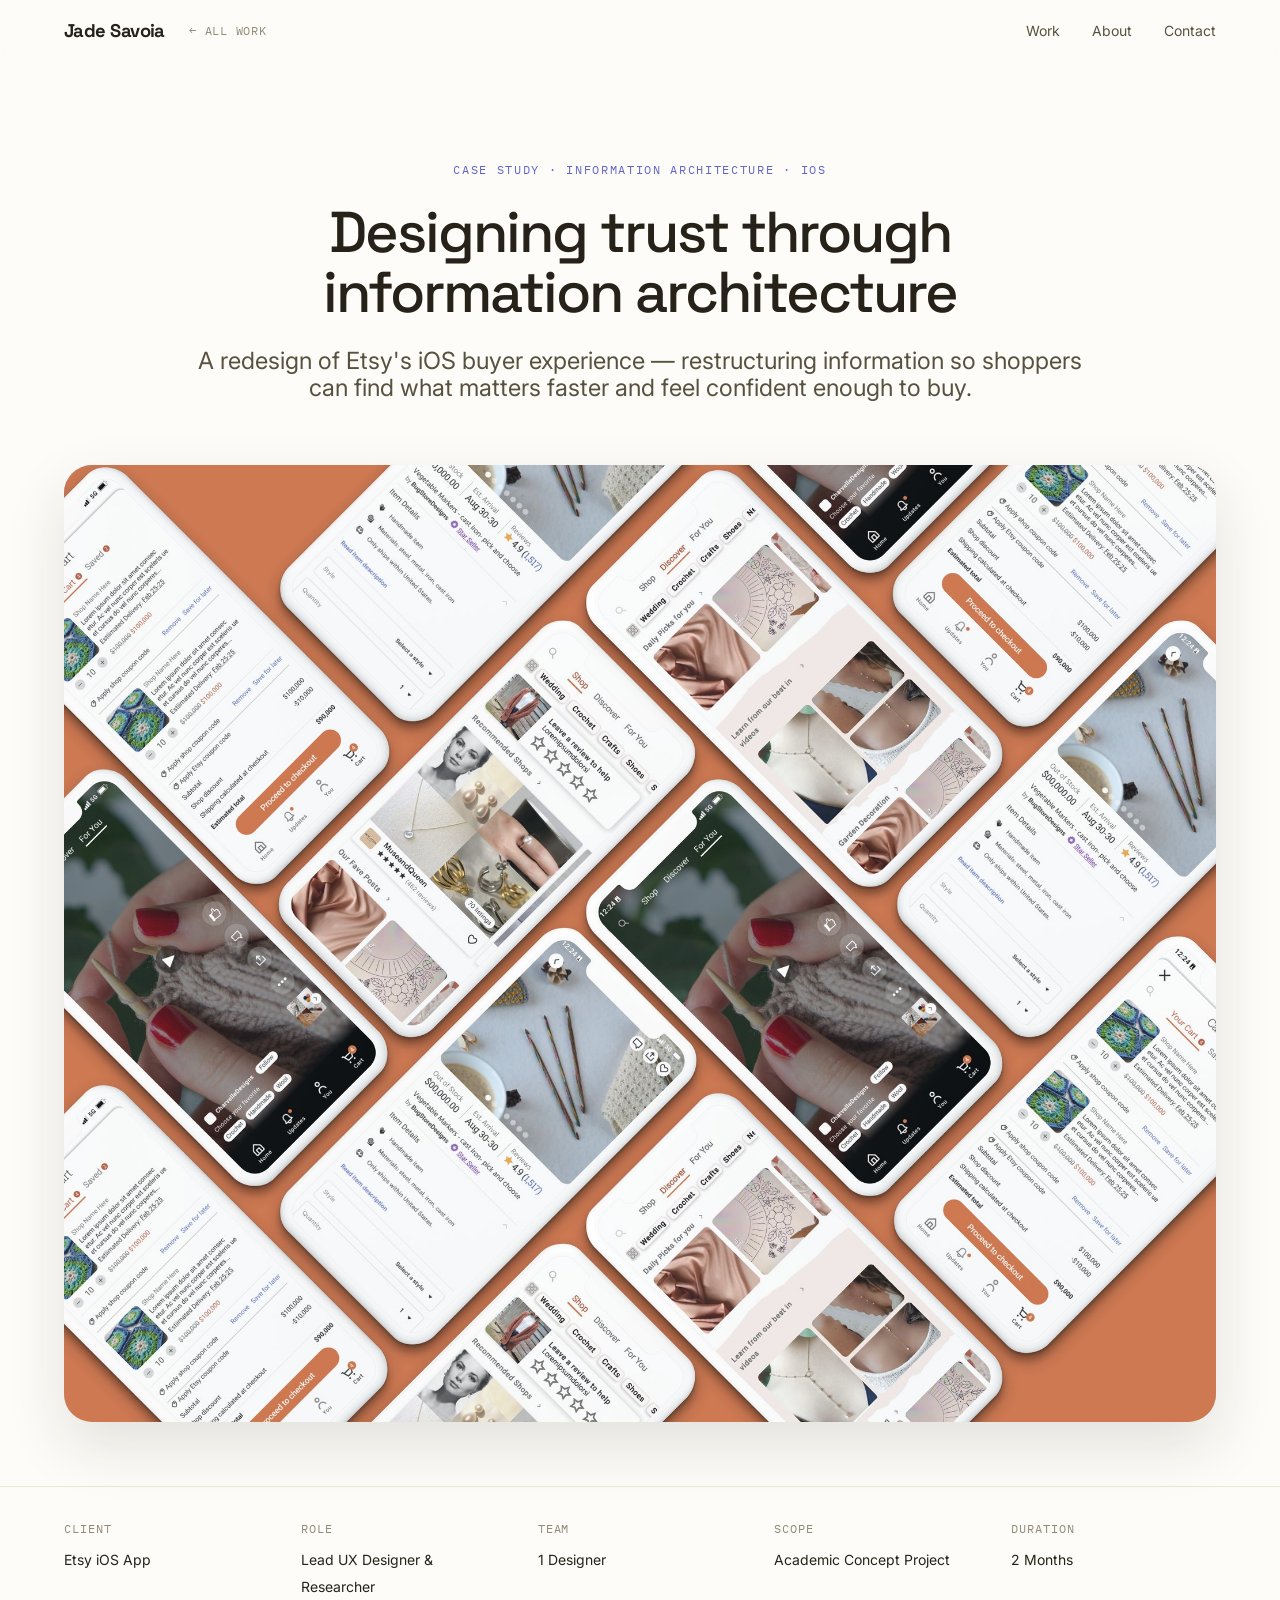
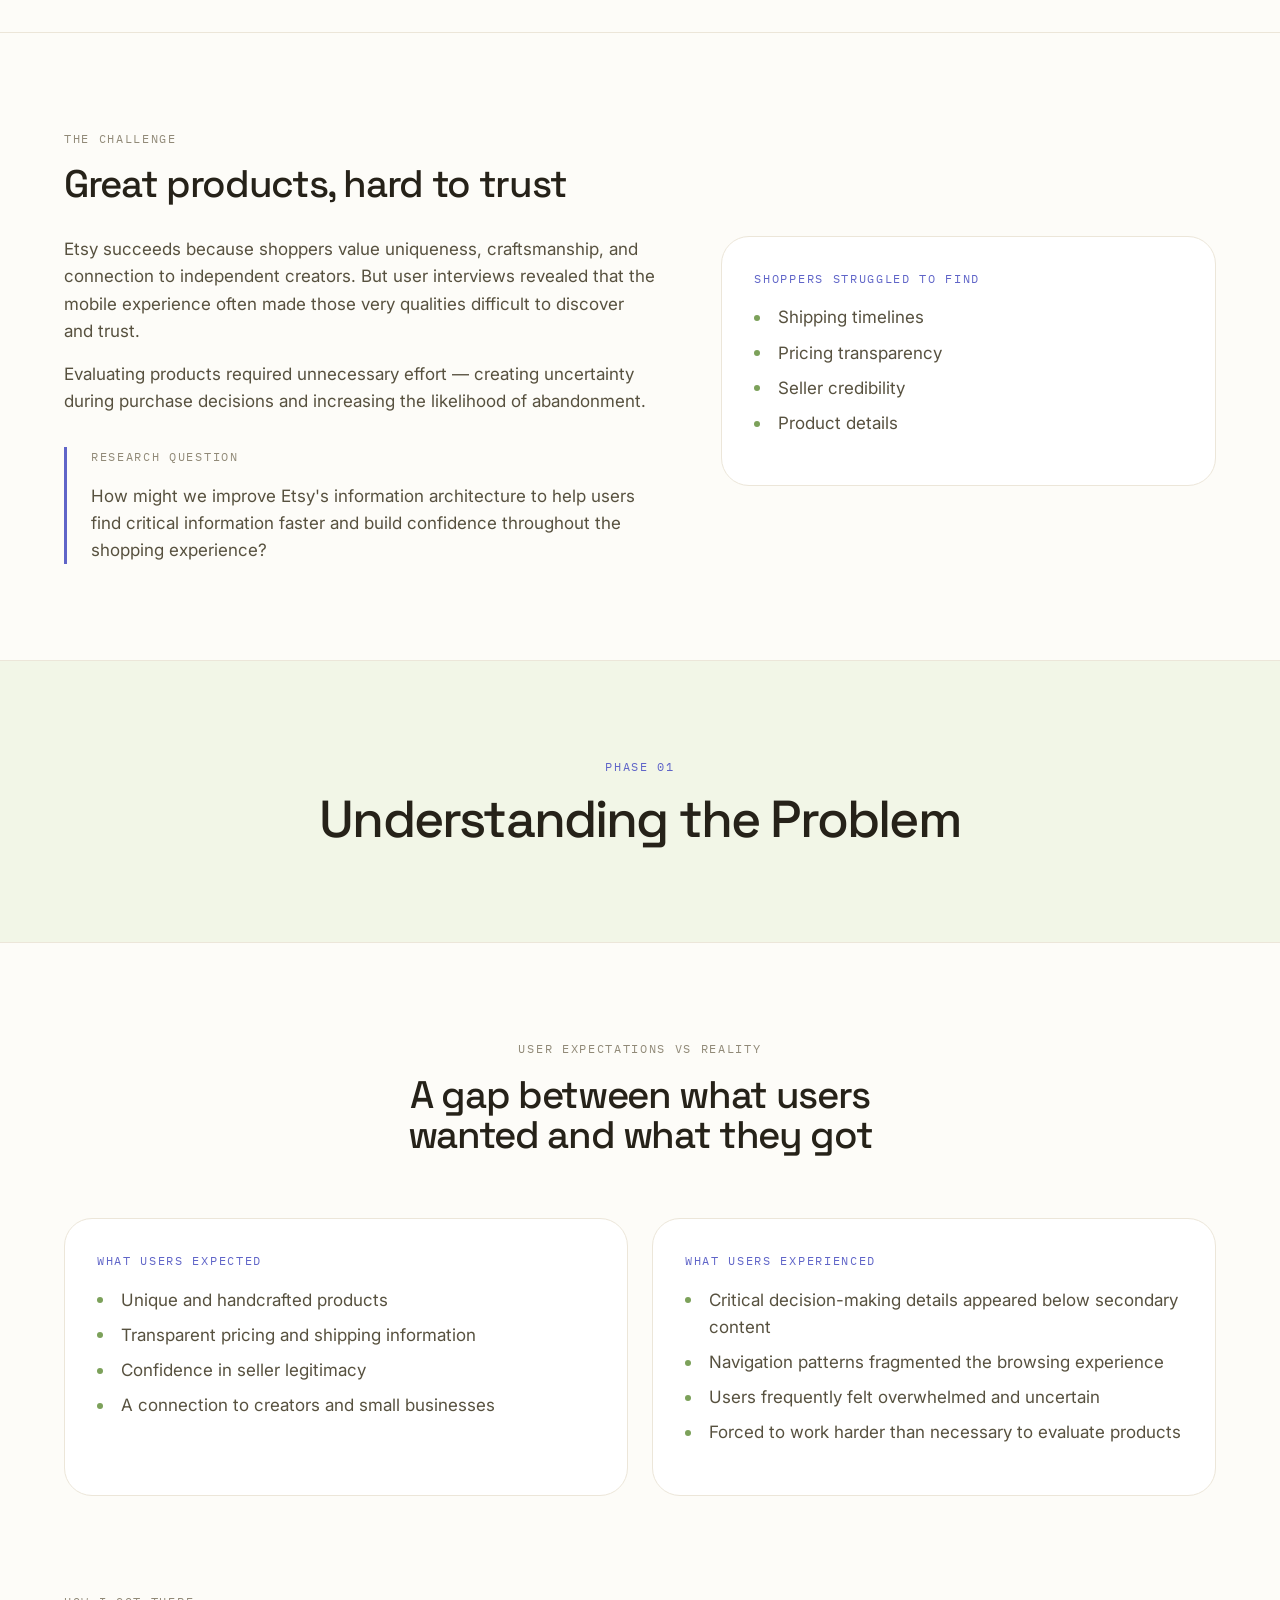
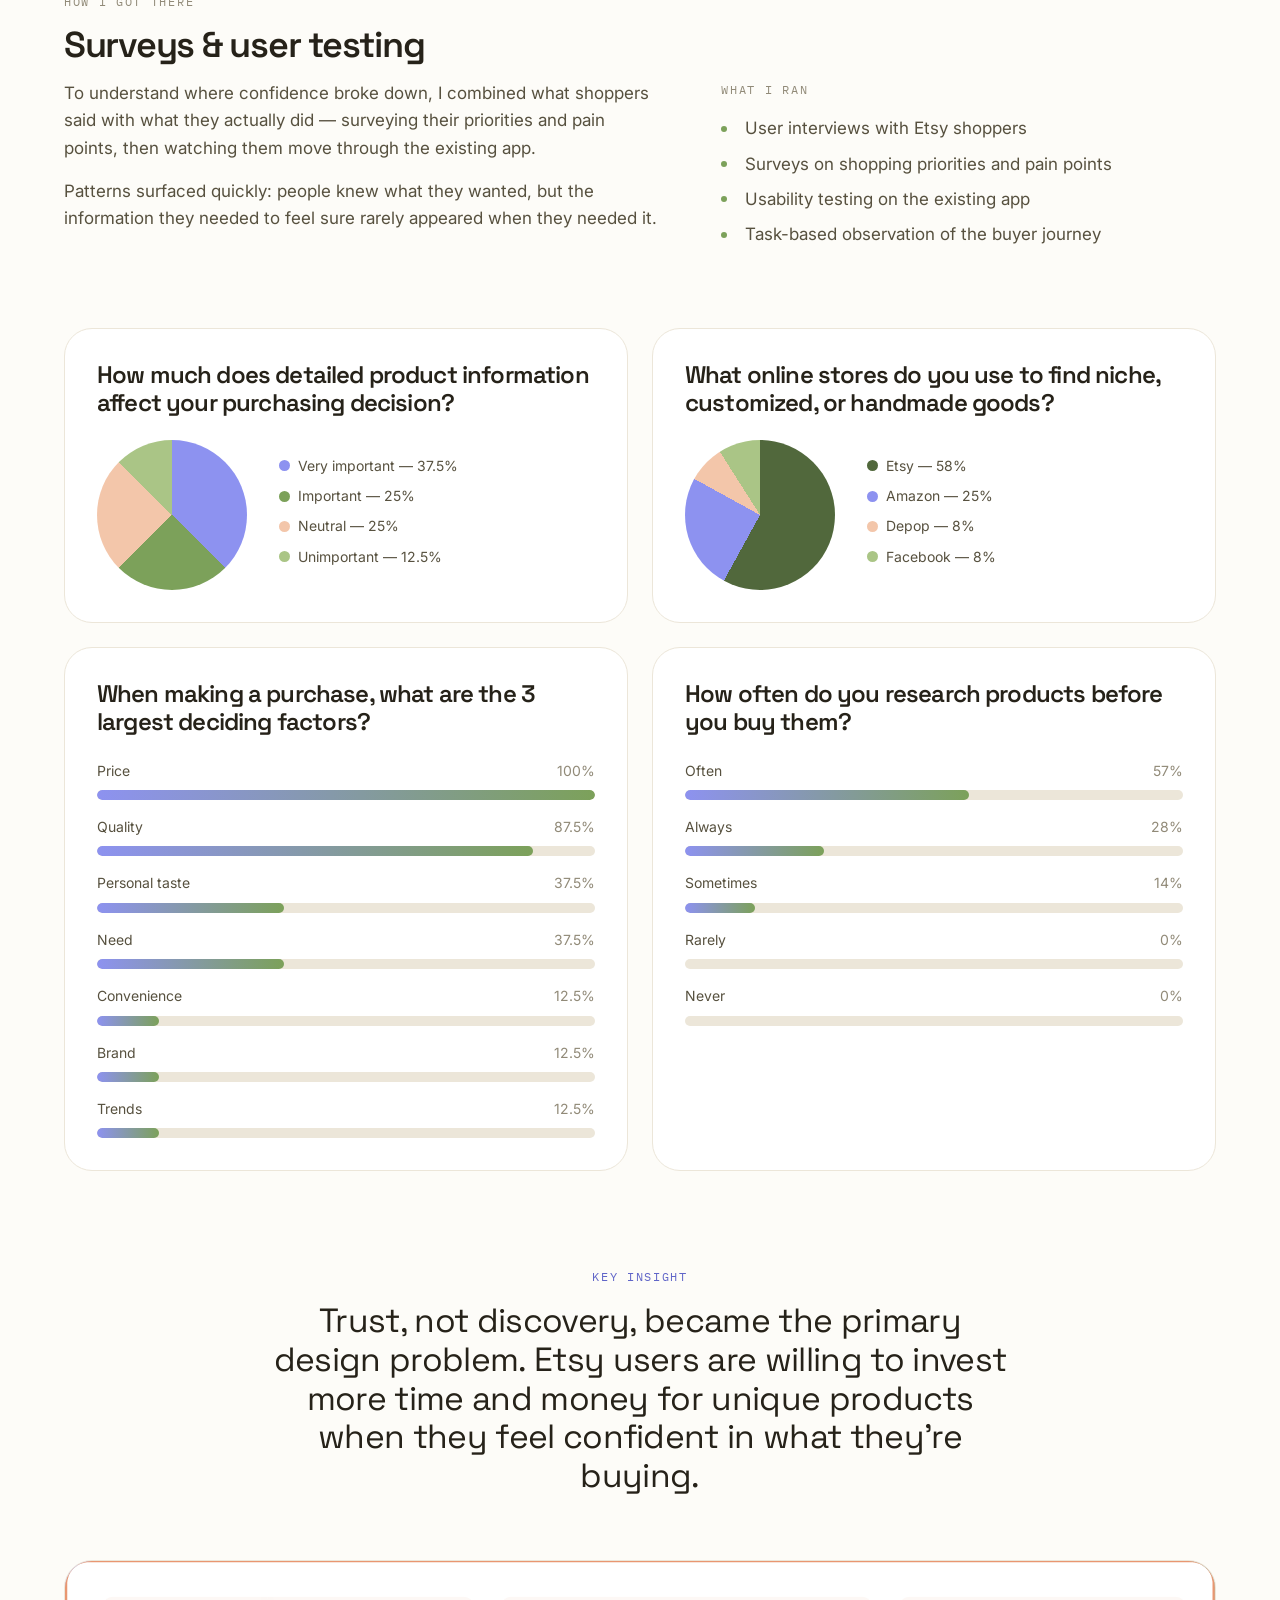
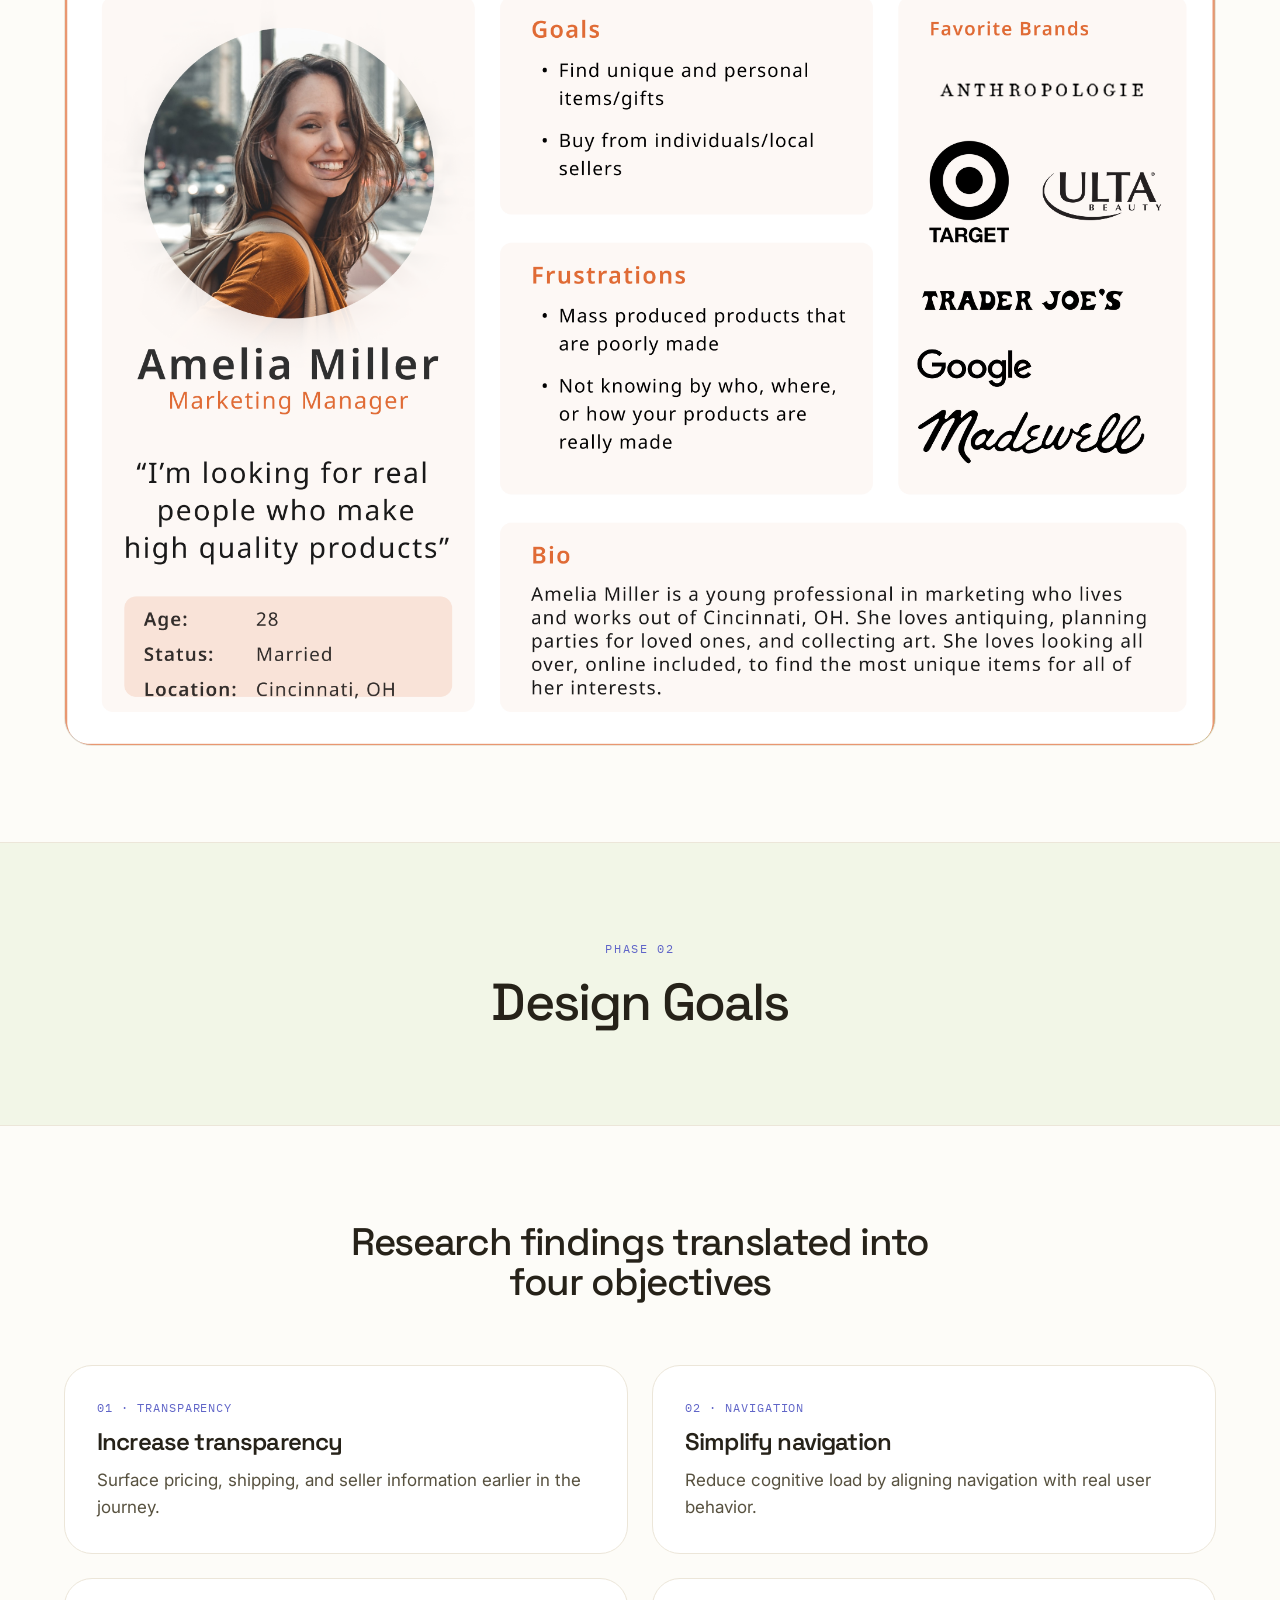
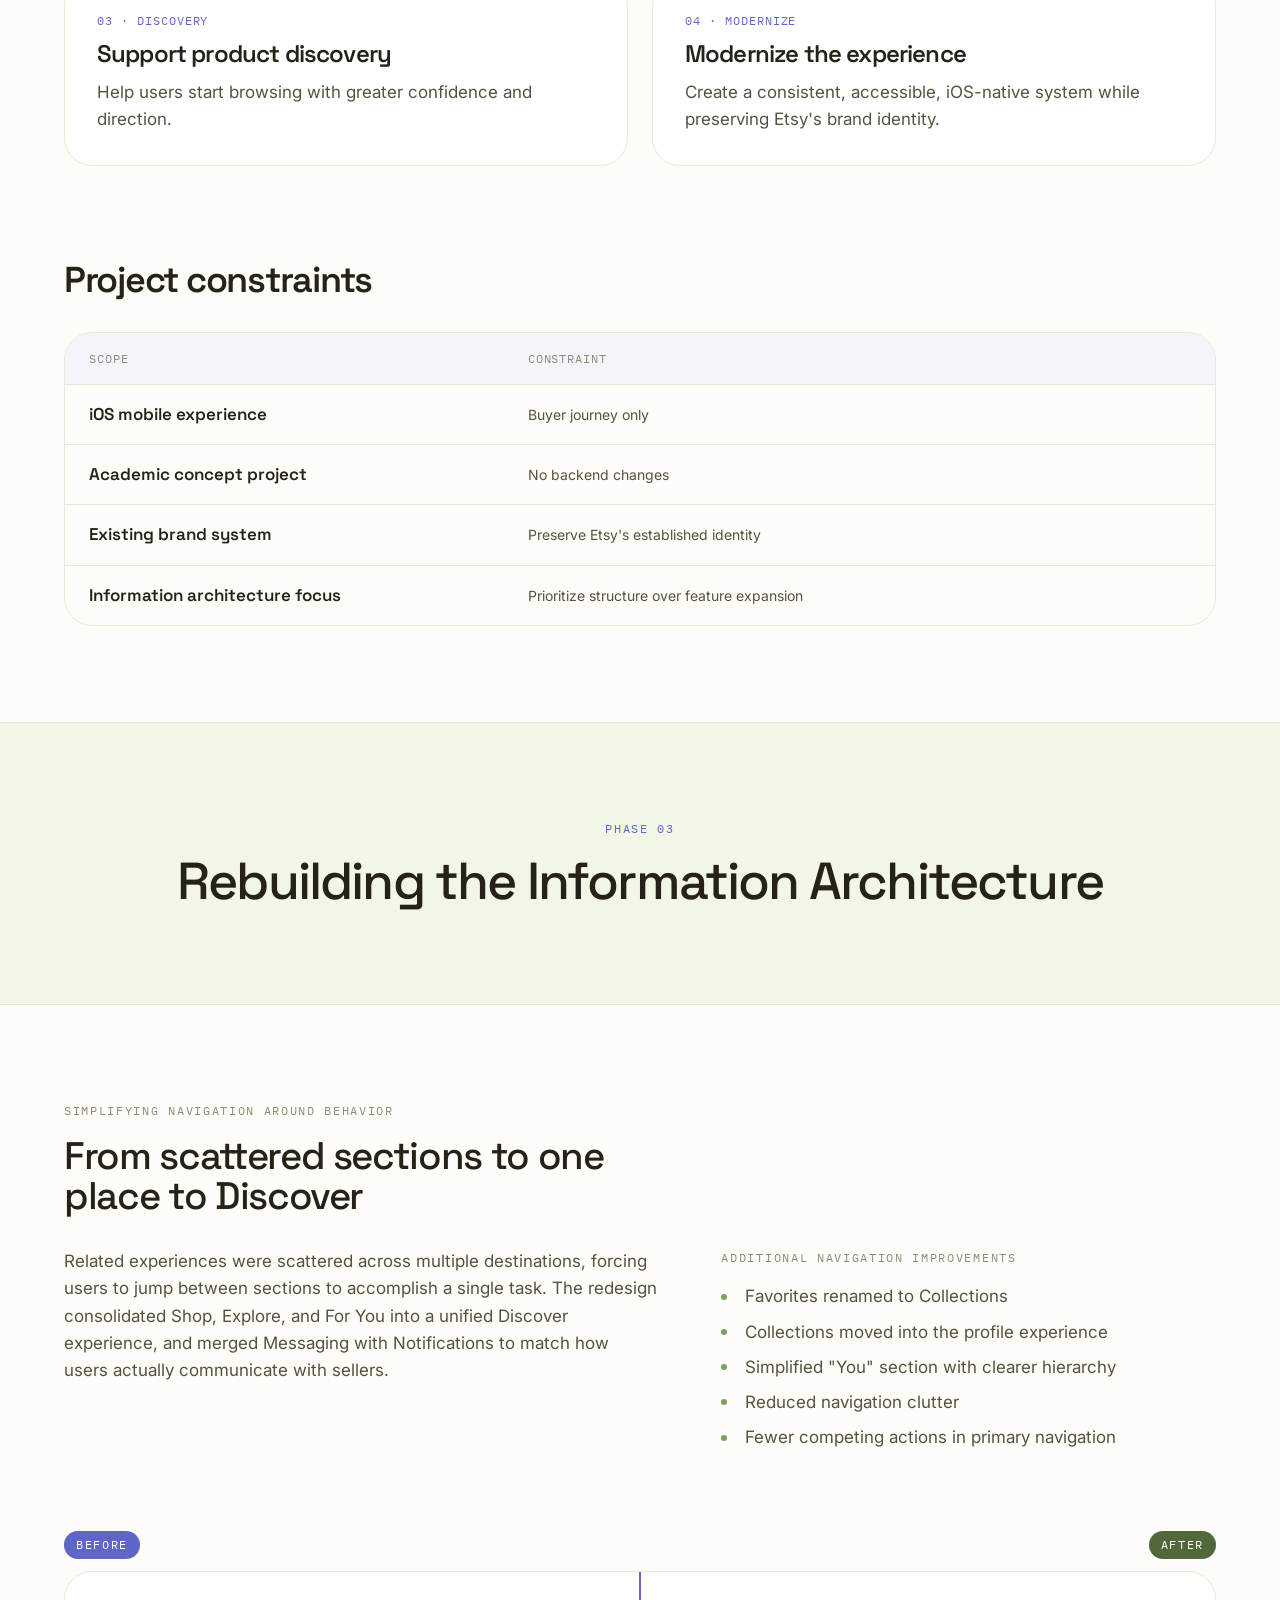
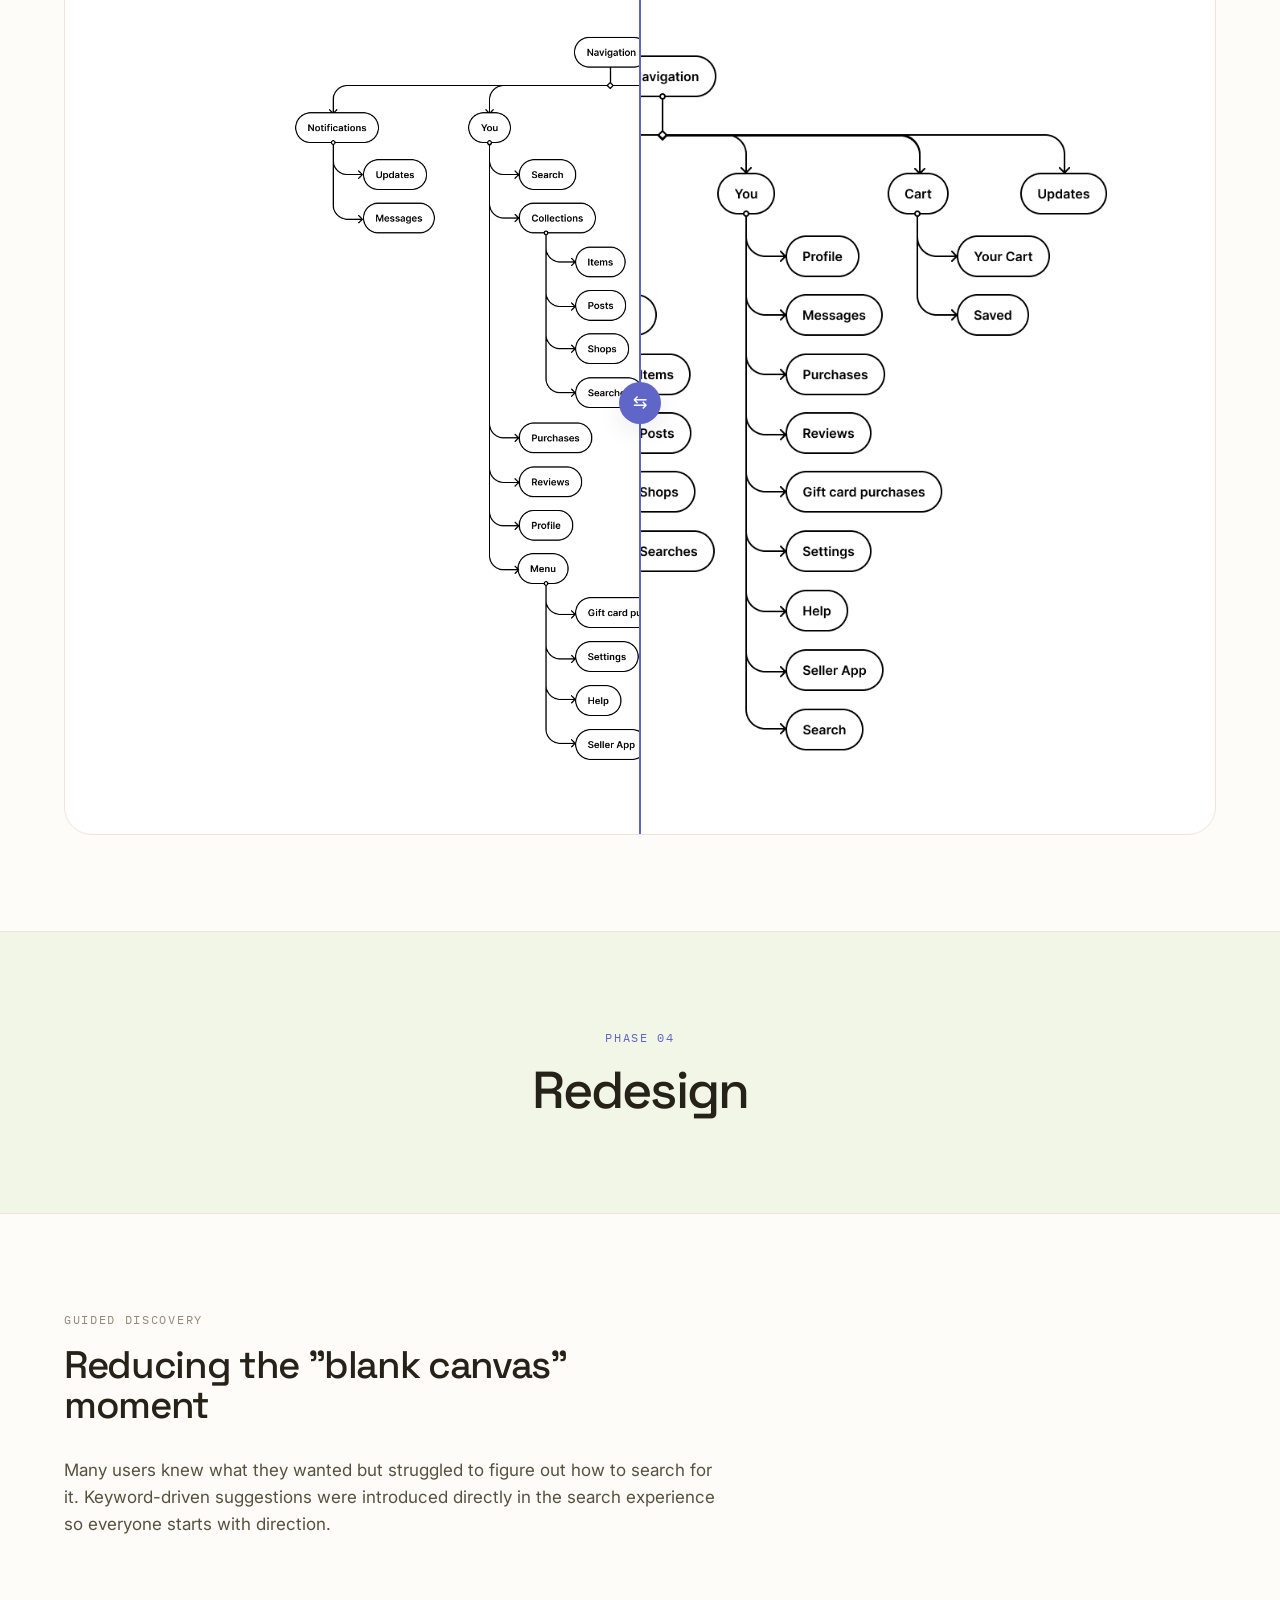
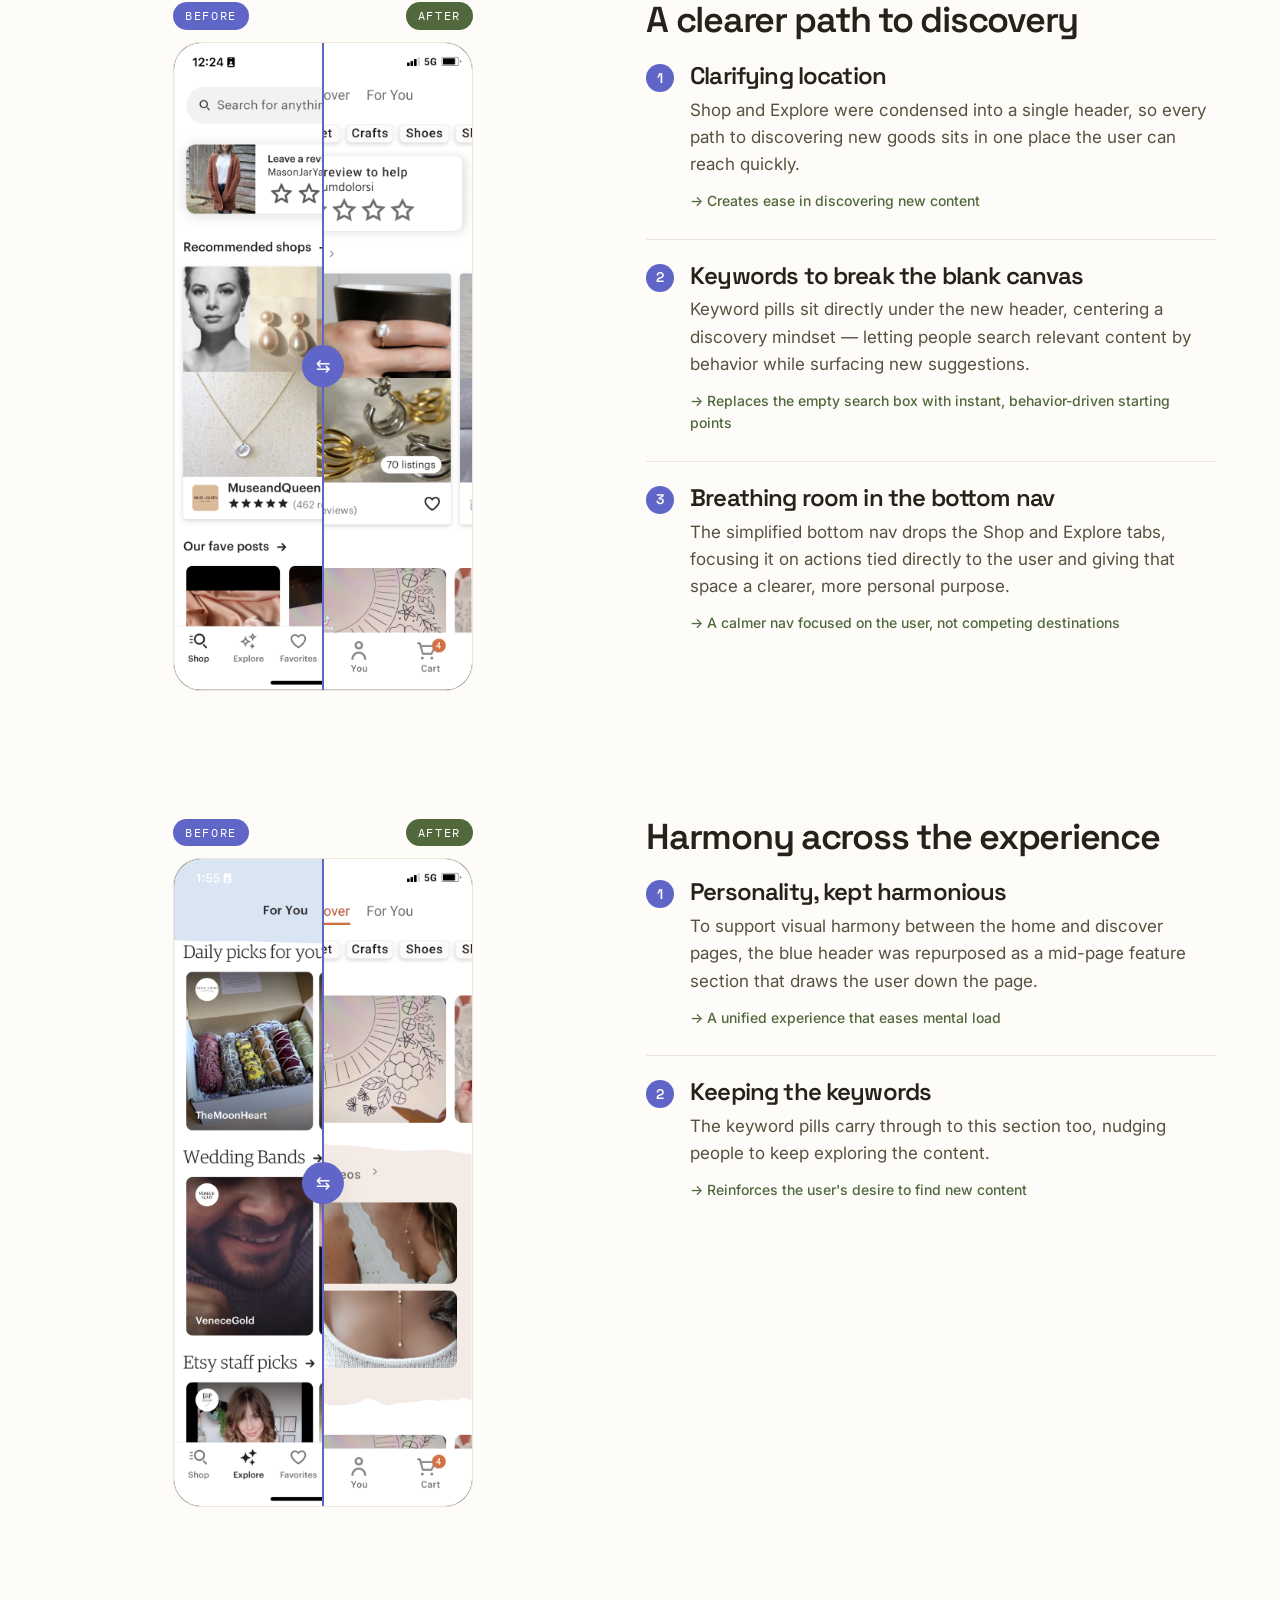
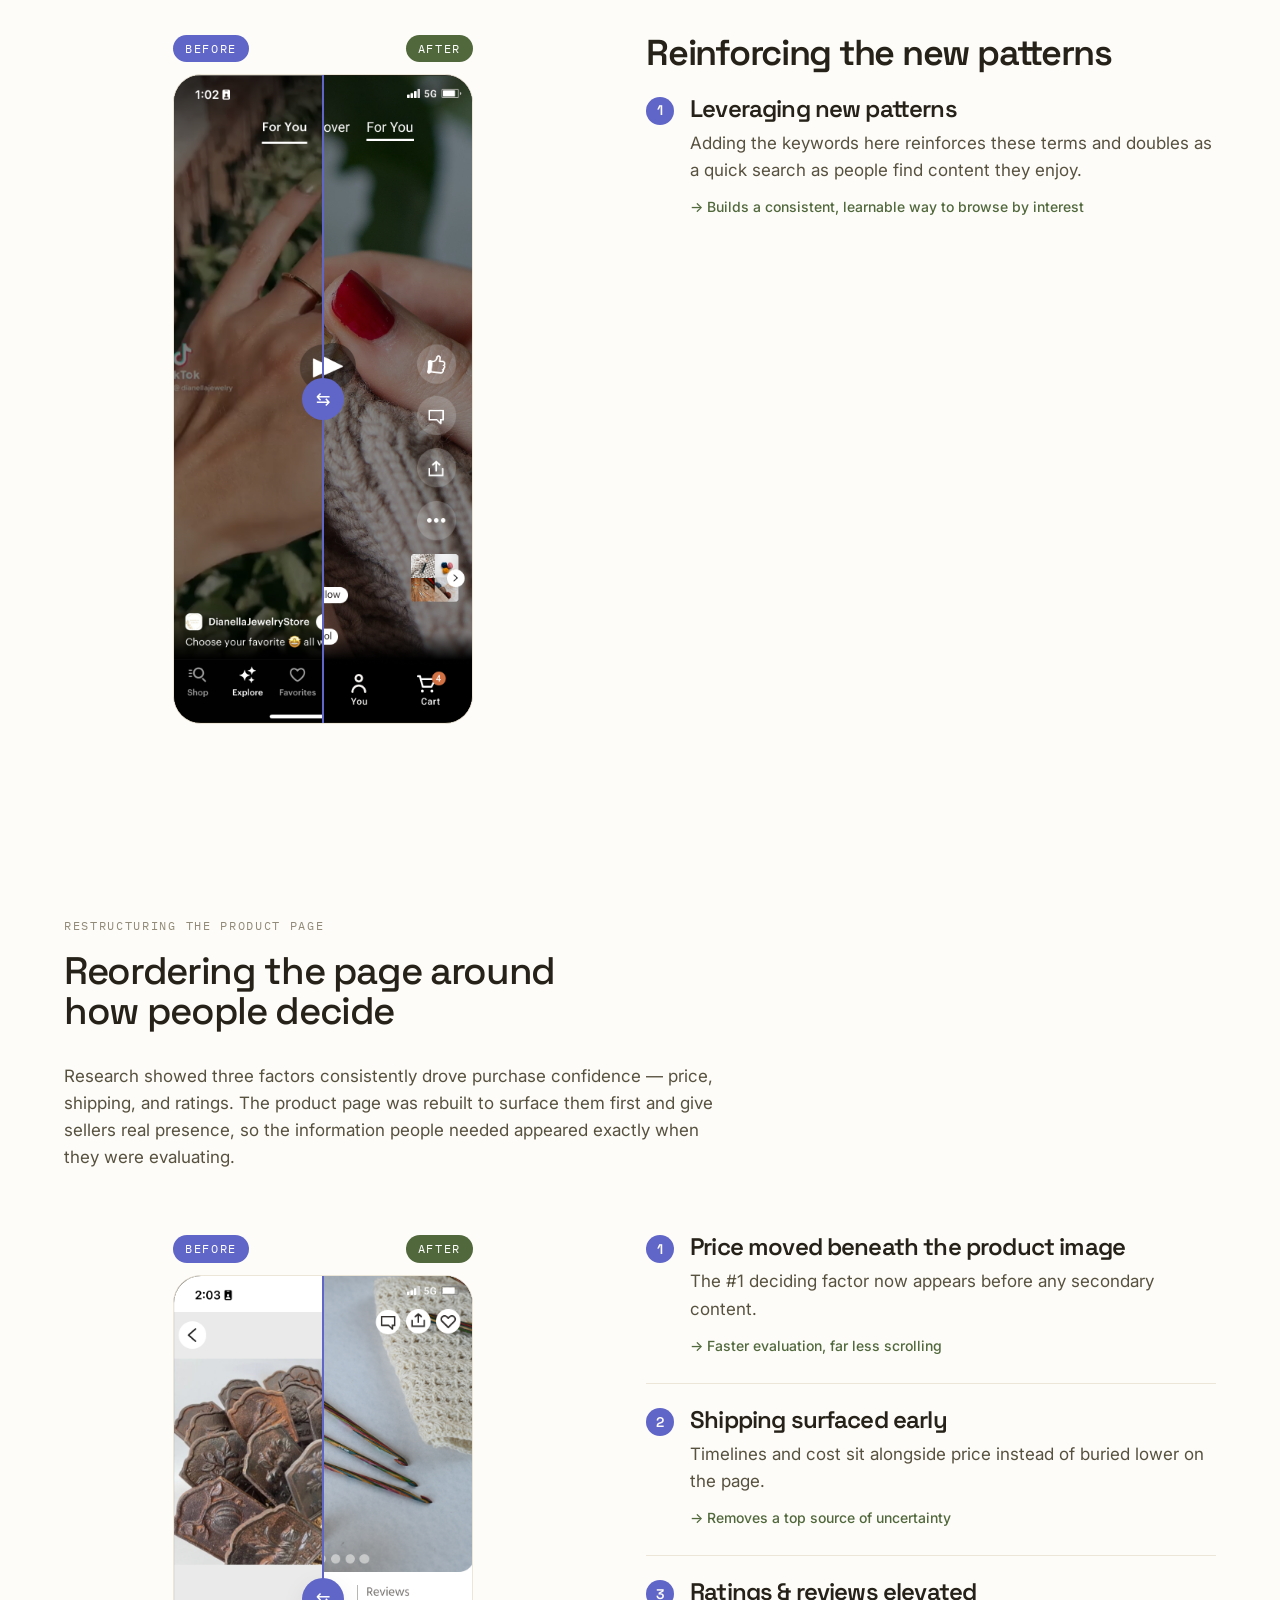
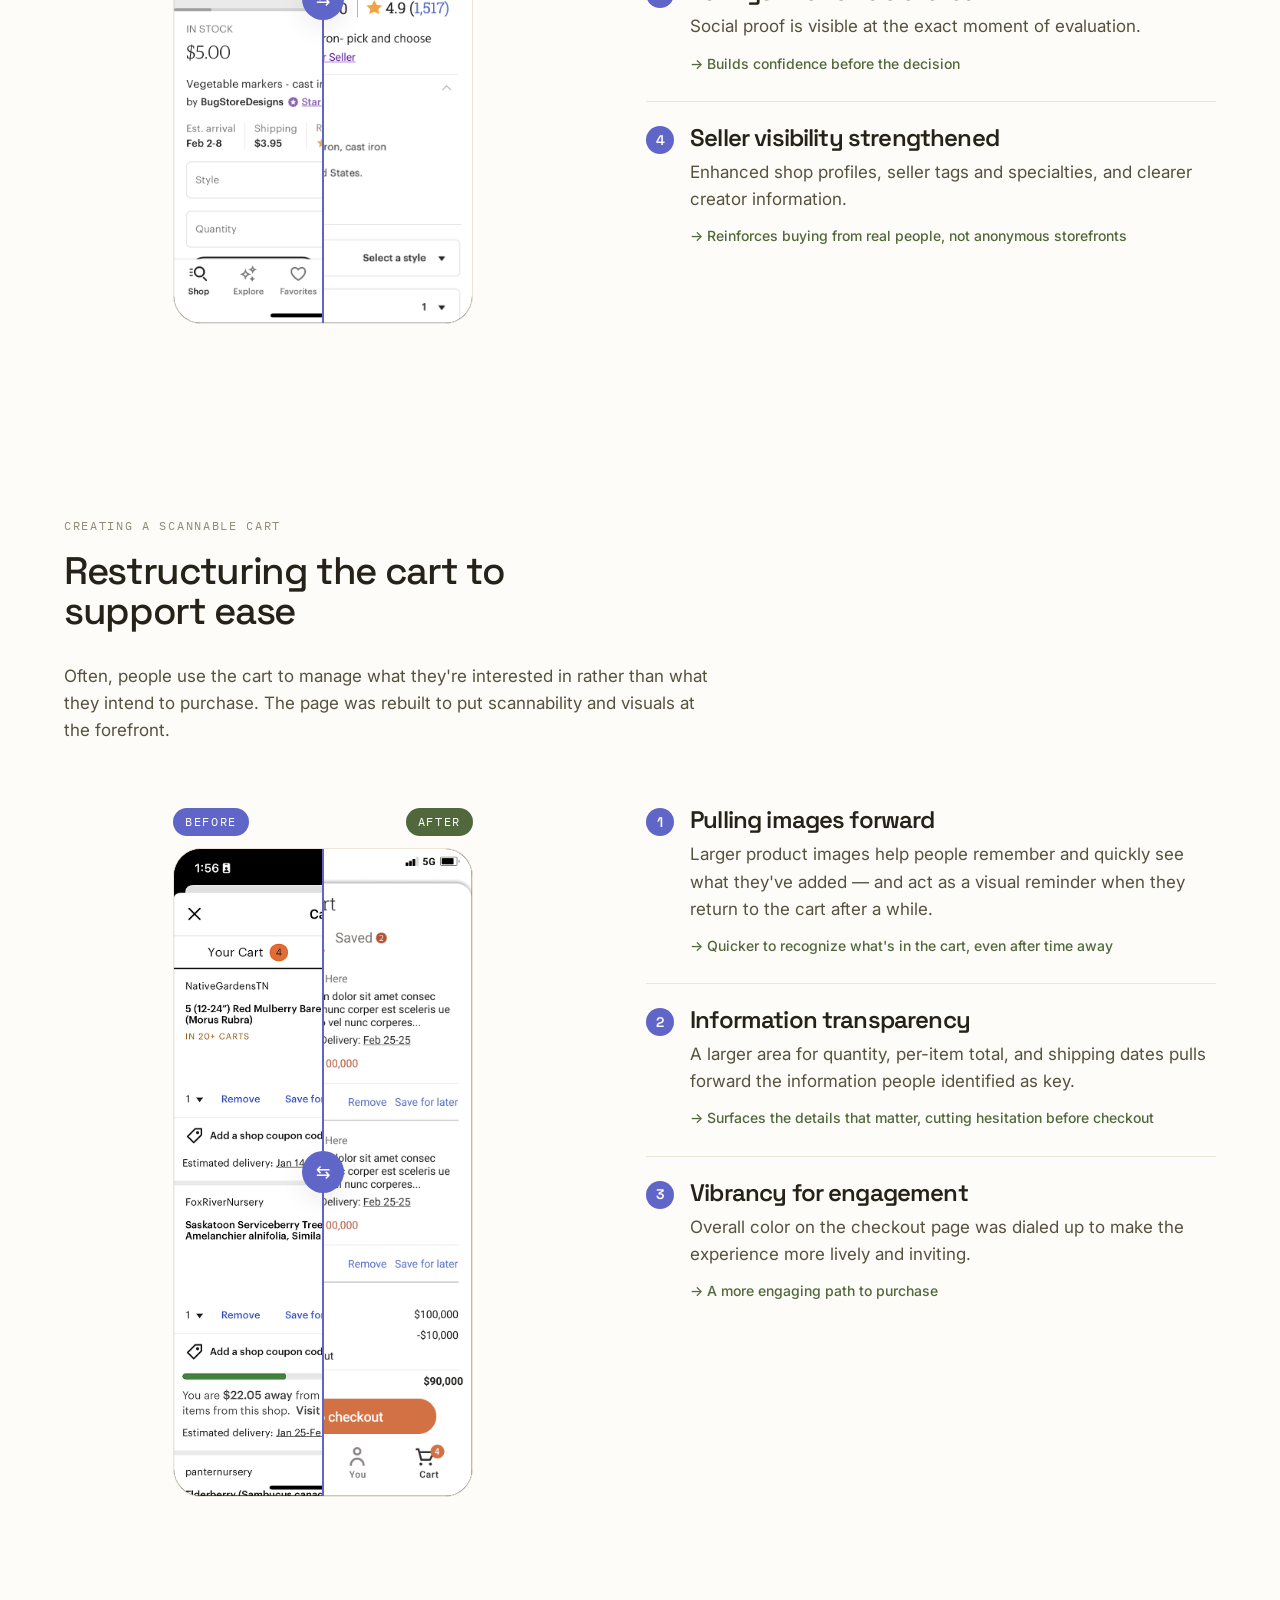
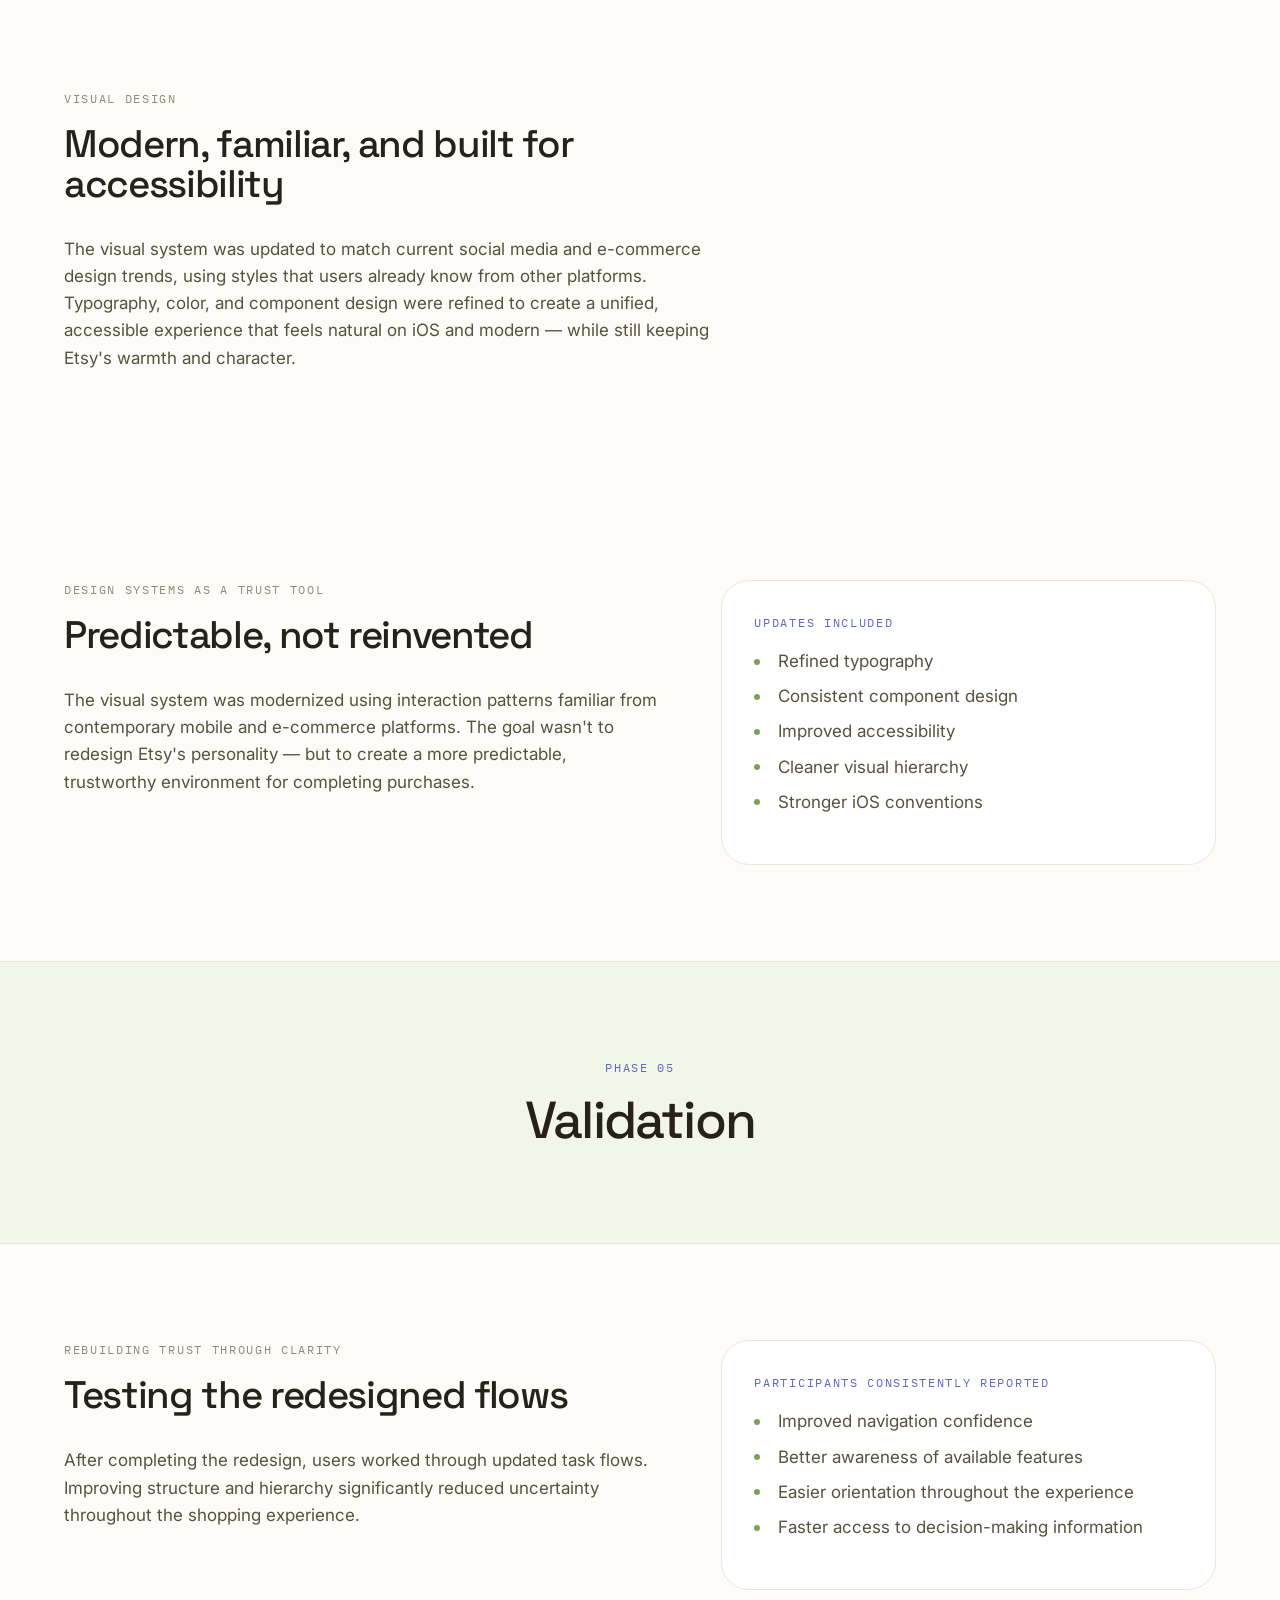
==== commit c439becf: "Update case studies, remove project 4, add images - Revised copy and layout on index.html and all th" ====
--- a/project-2.html
+++ b/project-2.html
@@ -56,10 +56,11 @@
   .case-hero h1 { font-size: clamp(1.9rem, 1rem + 3.6vw, 3.6rem); max-width: 20ch; margin: 0 auto var(--space-6); font-weight: var(--fw-medium); }
   .case-hero .lead { font-size: var(--fs-lead); color: var(--fg-soft); max-width: 60ch; margin: 0 auto; line-height: var(--lh-snug); }
   .hero-shot {
-    margin-top: var(--space-16); aspect-ratio: 16/8; border-radius: var(--radius-lg); overflow: hidden;
+    margin-top: var(--space-16); aspect-ratio: 2000/1660; border-radius: var(--radius-lg); overflow: hidden;
     background: linear-gradient(135deg, var(--color-peri-300), var(--color-clay-300) 60%, var(--color-green-300));
     box-shadow: var(--shadow-lg); position: relative;
   }
+  .hero-shot img { width:100%; height:100%; object-fit:cover; display:block; }
   .ph-label {
     position: absolute; left: var(--space-6); bottom: var(--space-6); color:#fff;
     font-family: var(--font-mono); font-size: var(--fs-caption); letter-spacing: var(--tracking-wide);
@@ -204,6 +205,26 @@
   /* media */
   .media { aspect-ratio: 16/9; border-radius: var(--radius-lg); overflow:hidden; position:relative; border:1px solid var(--color-line); background: linear-gradient(135deg, var(--color-peri-300), var(--color-green-300)); }
   .media.wide { aspect-ratio: 21/9; }
+  .media img { width:100%; height:100%; object-fit:cover; display:block; }
+
+  /* sitemap before/after slider */
+  .ba-figure.phone { width: min(300px, 100%); justify-self: center; }
+  .ba-tags { display:flex; justify-content:space-between; gap: var(--space-2); margin-bottom: var(--space-3); }
+  .ba-tag { font-family: var(--font-mono); font-size: var(--fs-caption); letter-spacing: var(--tracking-wide); text-transform:uppercase; color:#fff; padding: var(--space-1) var(--space-3); border-radius: var(--radius-pill); }
+  .ba-tag.b { background: var(--accent); }
+  .ba-tag.a { background: var(--accent-2); }
+  .ba { position:relative; aspect-ratio: 4/3; border-radius: var(--radius-lg); overflow:hidden; border:1px solid var(--color-line); background: var(--color-surface); --pos:50%; }
+  .ba img { position:absolute; inset:0; width:100%; height:100%; object-fit:contain; padding: clamp(var(--space-4), 3vw, var(--space-12)); pointer-events:none; user-select:none; }
+  .ba .ba-before { clip-path: inset(0 calc(100% - var(--pos)) 0 0); }
+  .ba .ba-after { clip-path: inset(0 0 0 var(--pos)); }
+  .ba .ba-divider { position:absolute; top:0; bottom:0; left: var(--pos); width:2px; margin-left:-1px; background: var(--accent); z-index:3; pointer-events:none; }
+  .ba .ba-handle { position:absolute; top:50%; left: var(--pos); transform: translate(-50%,-50%); z-index:4; width:42px; height:42px; border-radius:50%; background: var(--accent); color:#fff; display:flex; align-items:center; justify-content:center; font-size: 1.1rem; box-shadow: var(--shadow-md); pointer-events:none; }
+  .ba .ba-range { position:absolute; inset:0; width:100%; height:100%; margin:0; padding:0; opacity:0; cursor: ew-resize; z-index:5; }
+  /* phone-shaped slider for matched mobile pairs */
+  .ba-figure.phone .ba { aspect-ratio: 390 / 844; background: var(--color-ink); }
+  .ba-figure.phone .ba img { object-fit:cover; padding:0; }
+  .pair-stack > .annotate + .annotate { margin-top: var(--space-32); }
+  .pair-block .pair-title { font-size: var(--fs-h3); font-weight: var(--fw-semibold); margin-bottom: var(--space-6); }
 
   /* cta + footer */
   .case-cta { border-top: 1px solid var(--color-line); text-align: center; padding-block: var(--space-32); }
@@ -248,7 +269,7 @@
   <h1 class="reveal">Designing trust through information architecture</h1>
   <p class="lead reveal">A redesign of Etsy's iOS buyer experience — restructuring information so shoppers can find what matters faster and feel confident enough to buy.</p>
   <div class="hero-shot reveal">
-    <span class="ph-label">Hero mockup — replace with project image</span>
+    <img src="images/etsy-hero.jpg" alt="Etsy iOS redesign — phone mockups">
   </div>
 </header>
 
@@ -394,8 +415,8 @@
     <blockquote>Trust, not discovery, became the primary design problem. Etsy users are willing to invest more time and money for unique products when they feel confident in what they're buying.</blockquote>
   </div>
 
-  <div class="media wide reveal" style="margin-top: var(--space-16);">
-    <span class="ph-label">Persona &amp; supporting research artifacts</span>
+  <div class="media reveal" style="margin-top: var(--space-16); aspect-ratio: 1968/1344;">
+    <img src="images/etsy-persona.png" alt="User persona and supporting research artifacts">
   </div>
 </section>
 
@@ -450,8 +471,15 @@
     </div>
   </div>
 
-  <div class="media wide reveal" style="margin-top: var(--space-16);">
-    <span class="ph-label">Before / after sitemap comparison</span>
+  <div class="ba-figure reveal" style="margin-top: var(--space-16);">
+    <div class="ba-tags"><span class="ba-tag b">Before</span><span class="ba-tag a">After</span></div>
+    <div class="ba">
+      <img class="ba-before" src="images/sitemap-before.png" alt="Sitemap before — fragmented across multiple destinations">
+      <img class="ba-after" src="images/sitemap-after.png" alt="Sitemap after — consolidated structure">
+      <div class="ba-divider" aria-hidden="true"></div>
+      <div class="ba-handle" aria-hidden="true">⇆</div>
+      <input class="ba-range" type="range" min="0" max="100" value="50" aria-label="Drag to compare the before and after sitemap">
+    </div>
   </div>
 </section>
 
@@ -459,22 +487,72 @@
 <div class="phase-head alt reveal"><span class="section-label">Phase 04</span><h2>Redesign</h2></div>
 
 <section class="wrap">
-  <div class="two-col lean reveal" style="align-items:start;">
-    <div class="prose">
-      <h3 class="sub">Guided discovery</h3>
-      <p>Many users knew what they wanted but struggled to determine how to search for it. To reduce "blank canvas" friction, keyword-driven search suggestions were introduced directly within the search experience.</p>
-    </div>
-    <div class="prose guided-col">
-      <span class="section-label">This supported both</span>
-      <ul class="ul">
-        <li>Intent-driven shoppers</li>
-        <li>Inspiration-driven browsers</li>
-      </ul>
-      <p style="color:var(--fg-soft); margin:0;">…with immediate entry points into relevant categories and products.</p>
-    </div>
-  </div>
-  <div class="media reveal" style="margin-top: var(--space-16);">
-    <span class="ph-label">Search flow examples</span>
+  <div class="reveal" style="margin-bottom: var(--space-16); max-width: 60ch;">
+    <span class="section-label">Guided discovery</span>
+    <h2 class="sec" style="max-width: 22ch;">Reducing the "blank canvas" moment</h2>
+    <p style="color:var(--fg-soft);">Many users knew what they wanted but struggled to figure out how to search for it. Keyword-driven suggestions were introduced directly in the search experience so everyone starts with direction.</p>
+  </div>
+
+  <div class="pair-stack">
+    <div class="annotate reveal pair-block">
+      <div class="ba-figure phone">
+        <div class="ba-tags"><span class="ba-tag b">Before</span><span class="ba-tag a">After</span></div>
+        <div class="ba">
+          <img class="ba-before" src="images/pair-1-before.png" alt="Product page — before">
+          <img class="ba-after" src="images/pair-1-after.png" alt="Product page — after">
+          <div class="ba-divider" aria-hidden="true"></div>
+          <div class="ba-handle" aria-hidden="true">⇆</div>
+          <input class="ba-range" type="range" min="0" max="100" value="50" aria-label="Drag to compare before and after">
+        </div>
+      </div>
+      <div>
+        <h4 class="pair-title">A clearer path to discovery</h4>
+        <ul class="anno-list">
+          <li class="anno-item"><span class="b">1</span><div><h4>Clarifying location</h4><p>Shop and Explore were condensed into a single header, so every path to discovering new goods sits in one place the user can reach quickly.</p><span class="gain">→ Creates ease in discovering new content</span></div></li>
+          <li class="anno-item"><span class="b">2</span><div><h4>Keywords to break the blank canvas</h4><p>Keyword pills sit directly under the new header, centering a discovery mindset — letting people search relevant content by behavior while surfacing new suggestions.</p><span class="gain">→ Replaces the empty search box with instant, behavior-driven starting points</span></div></li>
+          <li class="anno-item"><span class="b">3</span><div><h4>Breathing room in the bottom nav</h4><p>The simplified bottom nav drops the Shop and Explore tabs, focusing it on actions tied directly to the user and giving that space a clearer, more personal purpose.</p><span class="gain">→ A calmer nav focused on the user, not competing destinations</span></div></li>
+        </ul>
+      </div>
+    </div>
+
+    <div class="annotate reveal pair-block">
+      <div class="ba-figure phone">
+        <div class="ba-tags"><span class="ba-tag b">Before</span><span class="ba-tag a">After</span></div>
+        <div class="ba">
+          <img class="ba-before" src="images/pair-2-before.png" alt="Seller & reviews — before">
+          <img class="ba-after" src="images/pair-2-after.png" alt="Seller & reviews — after">
+          <div class="ba-divider" aria-hidden="true"></div>
+          <div class="ba-handle" aria-hidden="true">⇆</div>
+          <input class="ba-range" type="range" min="0" max="100" value="50" aria-label="Drag to compare before and after">
+        </div>
+      </div>
+      <div>
+        <h4 class="pair-title">Harmony across the experience</h4>
+        <ul class="anno-list">
+          <li class="anno-item"><span class="b">1</span><div><h4>Personality, kept harmonious</h4><p>To support visual harmony between the home and discover pages, the blue header was repurposed as a mid-page feature section that draws the user down the page.</p><span class="gain">→ A unified experience that eases mental load</span></div></li>
+          <li class="anno-item"><span class="b">2</span><div><h4>Keeping the keywords</h4><p>The keyword pills carry through to this section too, nudging people to keep exploring the content.</p><span class="gain">→ Reinforces the user's desire to find new content</span></div></li>
+        </ul>
+      </div>
+    </div>
+
+    <div class="annotate reveal pair-block">
+      <div class="ba-figure phone">
+        <div class="ba-tags"><span class="ba-tag b">Before</span><span class="ba-tag a">After</span></div>
+        <div class="ba">
+          <img class="ba-before" src="images/pair-3-before.png" alt="Layout & hierarchy — before">
+          <img class="ba-after" src="images/pair-3-after.png" alt="Layout & hierarchy — after">
+          <div class="ba-divider" aria-hidden="true"></div>
+          <div class="ba-handle" aria-hidden="true">⇆</div>
+          <input class="ba-range" type="range" min="0" max="100" value="50" aria-label="Drag to compare before and after">
+        </div>
+      </div>
+      <div>
+        <h4 class="pair-title">Reinforcing the new patterns</h4>
+        <ul class="anno-list">
+          <li class="anno-item"><span class="b">1</span><div><h4>Leveraging new patterns</h4><p>Adding the keywords here reinforces these terms and doubles as a quick search as people find content they enjoy.</p><span class="gain">→ Builds a consistent, learnable way to browse by interest</span></div></li>
+        </ul>
+      </div>
+    </div>
   </div>
 </section>
 
@@ -486,12 +564,15 @@
   </div>
 
   <div class="annotate reveal">
-    <div class="anno-media">
-      <span class="ph-label">Product page before / after</span>
-      <span class="marker" style="top:16%; left:10%;">1</span>
-      <span class="marker" style="top:34%; left:10%;">2</span>
-      <span class="marker" style="top:52%; left:10%;">3</span>
-      <span class="marker" style="top:72%; left:10%;">4</span>
+    <div class="ba-figure phone">
+      <div class="ba-tags"><span class="ba-tag b">Before</span><span class="ba-tag a">After</span></div>
+      <div class="ba">
+        <img class="ba-before" src="images/product-page-before.png" alt="Product page — before">
+        <img class="ba-after" src="images/product-page-after.png" alt="Product page — after">
+        <div class="ba-divider" aria-hidden="true"></div>
+        <div class="ba-handle" aria-hidden="true">⇆</div>
+        <input class="ba-range" type="range" min="0" max="100" value="50" aria-label="Drag to compare the product page before and after">
+      </div>
     </div>
     <ul class="anno-list">
       <li class="anno-item">
@@ -531,13 +612,36 @@
 </section>
 
 <section class="wrap">
+  <div class="reveal" style="margin-bottom: var(--space-16); max-width: 60ch;">
+    <span class="section-label">Creating a scannable cart</span>
+    <h2 class="sec" style="max-width: 22ch;">Restructuring the cart to support ease</h2>
+    <p style="color:var(--fg-soft);">Often, people use the cart to manage what they're interested in rather than what they intend to purchase. The page was rebuilt to put scannability and visuals at the forefront.</p>
+  </div>
+
+  <div class="annotate reveal">
+    <div class="ba-figure phone">
+      <div class="ba-tags"><span class="ba-tag b">Before</span><span class="ba-tag a">After</span></div>
+      <div class="ba">
+        <img class="ba-before" src="images/cart-before.png" alt="Cart — before">
+        <img class="ba-after" src="images/cart-after.png" alt="Cart — after">
+        <div class="ba-divider" aria-hidden="true"></div>
+        <div class="ba-handle" aria-hidden="true">⇆</div>
+        <input class="ba-range" type="range" min="0" max="100" value="50" aria-label="Drag to compare the cart before and after">
+      </div>
+    </div>
+    <ul class="anno-list">
+      <li class="anno-item"><span class="b">1</span><div><h4>Pulling images forward</h4><p>Larger product images help people remember and quickly see what they've added — and act as a visual reminder when they return to the cart after a while.</p><span class="gain">→ Quicker to recognize what's in the cart, even after time away</span></div></li>
+      <li class="anno-item"><span class="b">2</span><div><h4>Information transparency</h4><p>A larger area for quantity, per-item total, and shipping dates pulls forward the information people identified as key.</p><span class="gain">→ Surfaces the details that matter, cutting hesitation before checkout</span></div></li>
+      <li class="anno-item"><span class="b">3</span><div><h4>Vibrancy for engagement</h4><p>Overall color on the checkout page was dialed up to make the experience more lively and inviting.</p><span class="gain">→ A more engaging path to purchase</span></div></li>
+    </ul>
+  </div>
+</section>
+
+<section class="wrap">
   <div class="reveal" style="max-width:60ch;">
     <span class="section-label">Visual design</span>
     <h2 class="sec">Modern, familiar, and built for accessibility</h2>
     <p style="color:var(--fg-soft);">The visual system was updated to match current social media and e-commerce design trends, using styles that users already know from other platforms. Typography, color, and component design were refined to create a unified, accessible experience that feels natural on iOS and modern — while still keeping Etsy's warmth and character.</p>
-  </div>
-  <div class="media wide reveal" style="margin-top: var(--space-16);">
-    <span class="ph-label">Visual design / UI components</span>
   </div>
 </section>
 
@@ -673,6 +777,14 @@
   const nav = document.querySelector('nav.top');
   const onScroll = () => nav.classList.toggle('scrolled', window.scrollY > 8);
   onScroll(); window.addEventListener('scroll', onScroll, { passive: true });
+
+  // Before/after sitemap slider
+  document.querySelectorAll('.ba').forEach(ba => {
+    const range = ba.querySelector('.ba-range');
+    const apply = () => ba.style.setProperty('--pos', range.value + '%');
+    range.addEventListener('input', apply);
+    apply();
+  });
 </script>
 </body>
 </html>
